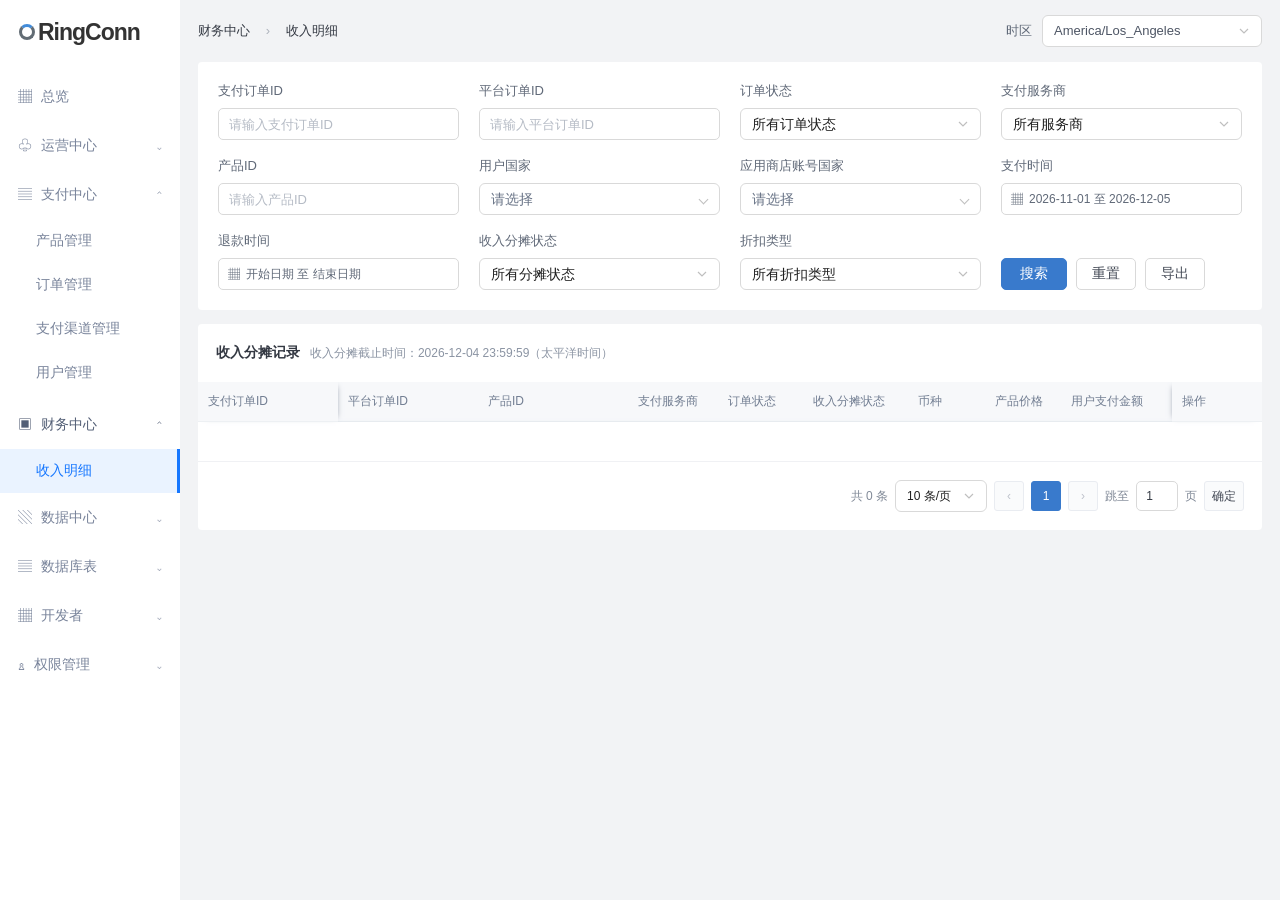
==== index.html @ 8e447a60 "Update income allocation ledger editing prototype" ====
<!doctype html><html lang="zh-CN"><head><meta charset="UTF-8"><meta name="viewport" content="width=device-width,initial-scale=1"><title>收入明细 · RingConn 管理后台</title><link rel="stylesheet" href="styles.css?v=20261104-09"><link rel="stylesheet" href="select-design.css"></head><body>
<aside class="sidebar"><div class="brand"><i></i>RingConn</div><nav aria-label="主导航"><div class="nav-item">▦ <span>总览</span></div><div class="nav-item">♧ <span>运营中心</span><small>⌄</small></div><div class="nav-item">▤ <span id="payment-center-label">支付中心</span><small>⌃</small></div><div class="sub">产品管理</div><a class="sub" id="payment-nav" href="#orders">订单管理</a><div class="sub">支付渠道管理</div><div class="sub">用户管理</div><button class="nav-item finance" aria-expanded="true">▣ <span>财务中心</span><small>⌃</small></button><div id="finance-nav"><a class="sub active" href="#income">收入明细</a><a class="sub" href="#bills" hidden>账单汇总</a></div><div class="nav-item">▧ <span>数据中心</span><small>⌄</small></div><div class="nav-item">▤ <span>数据库表</span><small>⌄</small></div><div class="nav-item">▦ <span>开发者</span><small>⌄</small></div><div class="nav-item">♙ <span>权限管理</span><small>⌄</small></div></nav></aside>
<div id="timezone-notice" role="status" aria-live="polite" aria-atomic="true" hidden></div><main><header><div id="breadcrumb">财务中心 <b>›</b> 收入明细</div><label class="timezone-field">时区<select id="timezone" aria-label="时区"><option>America/Los_Angeles</option><option>Asia/Shanghai</option></select></label><select id="payment-site" aria-label="站点" hidden><option>美国</option></select></header><div class="page-heading"><div><h1 id="page-title">收入明细</h1><p id="page-subtitle">查询订阅订单收入，追踪每日与每月的分摊记录</p></div></div>
<section id="payment-view" class="panel" hidden><div class="payment-tabs" role="tablist"><button role="tab" data-payment-tab="pay">支付订单</button><button role="tab" data-payment-tab="benefit" class="selected">权益订单</button></div><form id="payment-form"><div class="payment-filters"><label><span>权益订单ID</span><input name="entitlement" placeholder="请输入"></label><label><span>平台订单ID</span><input name="platform" placeholder="请输入"></label><label><span>RingConnID</span><input name="ring" placeholder="请输入 RingConnID，如 Ri"></label><label><span>状态</span><select name="status"><option value="">请选择</option><option>正常</option><option>已取消</option><option>已过期</option><option>已过期(退款)</option></select></label><label><span>产品ID</span><input name="product" placeholder="精确查询"></label><label><span>产品名称</span><input name="name" placeholder="左匹配模糊查询"></label><label><span>折扣类型</span><select name="discount"><option value="">请选择</option><option>标准</option><option>免费试用</option><option>—</option></select></label><label><span>数据来源</span><select name="source"><option value="">请选择</option><option>IOS</option><option>ANDROID</option></select></label><label><span>创建时间</span><div class="range"><input type="date" name="createdStart" aria-label="创建时间开始日期"><span>至</span><input type="date" name="createdEnd" aria-label="创建时间结束日期"></div></label><label><span>过期时间</span><div class="range"><input type="date" name="expiresStart" aria-label="过期时间开始日期"><span>至</span><input type="date" name="expiresEnd" aria-label="过期时间结束日期"></div></label></div><div id="payment-more" class="payment-filters" hidden><label><span>自动续订</span><select name="renew"><option value="">请选择</option><option>已开启续订</option><option>未开启/取消续订</option></select></label><label><span>产品类型</span><select name="type"><option value="">请选择</option><option>续订</option></select></label></div><div class="payment-actions"><button class="primary" type="submit">查询</button><button type="reset">重置</button><button class="primary" type="button" id="payment-export">导出</button><button class="primary" type="button" id="payment-gift">＋赠送权益</button><button class="text-link" type="button" id="payment-expand" aria-expanded="false">⌄ + 展开更多条件</button><span id="payment-message" role="status"></span></div></form><div class="table-scroll"><table class="payment-table"><thead id="payment-head"></thead><tbody id="payment-body"></tbody></table></div><div class="payment-bottom"><span id="payment-count"></span><div id="payment-pagination" class="pagination"></div></div></section>
<div id="payment-notice" role="status" aria-live="polite" hidden></div><dialog id="revoke-dialog" aria-labelledby="revoke-title" aria-describedby="revoke-description"><h2 id="revoke-title">撤销权益</h2><p id="revoke-order"></p><p id="revoke-description">确定后用户权益会立即撤销，同时用户会收到全额退款，是否要继续？</p><div class="revoke-actions"><button type="button" id="revoke-no" autofocus>否</button><button type="button" class="primary" id="revoke-yes">是</button></div></dialog><dialog id="gift-dialog"><form id="gift-form"><h2>赠送权益</h2><label>RingConnID<input name="ring" required placeholder="请输入 RingConnID"></label><label>产品<select name="product"><option value="feature_rc_test_basic_ar">月续订套餐</option><option value="feature_rc_test_pro_ar">年套餐</option></select></label><label>权益天数<input name="days" type="number" min="1" max="3650" value="30" required></label><div class="payment-actions"><button type="button" id="gift-cancel">取消</button><button type="submit" class="primary">确认赠送</button></div></form></dialog>
<p id="reset-result" role="status" hidden></p><section id="list-view"><form class="panel filters" id="search-form"><div class="filter-grid">
<label>支付订单ID<input name="order" placeholder="请输入支付订单ID" autocomplete="off"></label><label>平台订单ID<input name="platform" placeholder="请输入平台订单ID" autocomplete="off"></label><label>订单状态<select name="status"><option value="">所有订单状态</option><option>已支付</option><option>已退款</option><option>退款撤销</option></select></label><label>支付服务商<select name="provider"><option value="">所有服务商</option><option>Apple</option><option>Google</option></select></label>
<label>产品ID<input name="product" placeholder="请输入产品ID" autocomplete="off"></label><div class="field"><span>用户国家</span><div class="multi-select" id="user-country"></div></div><div class="field"><span>应用商店账号国家</span><div class="multi-select" id="account-country"></div></div><div class="field date-field"><span>支付时间</span><div class="unified-range" data-range="pay"><input type="hidden" name="payStart"><input type="hidden" name="payEnd"><button type="button" class="range-trigger" aria-label="支付时间范围" aria-haspopup="dialog">▦ <span>开始日期 至 结束日期</span></button></div></div>
<div class="field date-field"><span>退款时间</span><div class="unified-range" data-range="refund"><input type="hidden" name="refundStart"><input type="hidden" name="refundEnd"><button type="button" class="range-trigger" aria-label="退款时间范围" aria-haspopup="dialog">▦ <span>开始日期 至 结束日期</span></button></div></div><label>收入分摊状态<select name="allocationStatus"><option value="">所有分摊状态</option></select></label><label>折扣类型<select name="discountType"><option value="">所有折扣类型</option><option>免费试用</option><option>折扣</option><option>赠送</option><option>标准</option></select></label><div class="search-actions"><button class="primary" type="submit">搜索</button><button type="reset">重置</button><button type="button" id="export-open">导出</button><span id="search-error" role="alert"></span></div></div></form>
<section class="panel table-panel"><div class="table-heading"><h2>收入分摊记录 <span id="allocation-cutoff">收入分摊截止时间：—（太平洋时间）</span></h2></div><div class="table-scroll" id="order-scroll"><table class="orders"><colgroup><col style="width:140px"><col style="width:140px"><col style="width:150px"><col style="width:90px"><col style="width:85px"><col style="width:105px"><col style="width:60px"><col style="width:85px"><col style="width:100px"><col style="width:80px"><col style="width:90px"><col style="width:90px"><col style="width:90px"><col style="width:90px"><col style="width:90px"><col style="width:90px"><col style="width:95px"><col style="width:90px"><col style="width:90px"><col style="width:85px"><col style="width:140px"><col style="width:80px"><col style="width:150px"><col style="width:150px"><col style="width:150px"><col style="width:150px"><col style="width:170px"><col style="width:90px"></colgroup><thead id="order-head"></thead><tbody id="order-body"></tbody></table></div><div id="list-pagination" class="pagination"></div></section></section>
<section id="detail-view" hidden><button class="back" id="back">← 返回收入明细</button><p id="complete-result" role="status" hidden></p><section class="panel detail-summary" id="detail-summary"></section><section class="panel detail-table"><div class="ledger-toolbar"><div class="tabs" role="tablist"><button class="selected" role="tab" aria-selected="true" data-tab="daily">日分摊记录</button><button role="tab" aria-selected="false" data-tab="monthly">月分摊记录</button></div><div class="ledger-toolbar-actions"><button type="button" class="primary" id="ledger-add">新增记录</button><button type="button" id="ledger-complete">完成分摊</button></div></div><div class="table-scroll"><table class="ledger"><thead><tr><th>统计时间 <button type="button" class="header-filter" data-ledger-filter="date" popovertarget="ledger-filter-date" aria-label="筛选统计时间"><svg viewBox="0 0 16 16" width="14" height="14" aria-hidden="true" focusable="false"><path d="M2 3h12L9.5 8.2V13l-3-1.5V8.2L2 3Z" fill="none" stroke="currentColor" stroke-width="1.4" stroke-linecap="round" stroke-linejoin="round"/></svg></button></th><th>会计科目 <button type="button" class="header-filter" data-ledger-filter="account" popovertarget="ledger-filter-account" aria-label="筛选会计科目"><svg viewBox="0 0 16 16" width="14" height="14" aria-hidden="true" focusable="false"><path d="M2 3h12L9.5 8.2V13l-3-1.5V8.2L2 3Z" fill="none" stroke="currentColor" stroke-width="1.4" stroke-linecap="round" stroke-linejoin="round"/></svg></button></th><th>借贷方向 <button type="button" class="header-filter" data-ledger-filter="direction" popovertarget="ledger-filter-direction" aria-label="筛选借贷方向"><svg viewBox="0 0 16 16" width="14" height="14" aria-hidden="true" focusable="false"><path d="M2 3h12L9.5 8.2V13l-3-1.5V8.2L2 3Z" fill="none" stroke="currentColor" stroke-width="1.4" stroke-linecap="round" stroke-linejoin="round"/></svg></button></th><th>币种</th><th>金额</th><th>操作</th></tr></thead><tbody id="ledger-body"></tbody></table></div><div class="pagination" id="detail-pagination"></div></section></section>
<section id="bills-view" hidden class="panel empty-page"><div>▤</div><h2>账单汇总</h2><p>本期预留入口，汇总功能待补充。</p><a href="#income">返回收入明细 →</a></section></main><dialog id="pending-dialog" aria-labelledby="pending-title"><div class="pending-modal-header"><h2 id="pending-title">待分摊记录</h2><button type="button" id="pending-close" aria-label="关闭弹窗">×</button></div><div class="pending-modal-content"><h3>收入记录</h3><table><thead><tr><th>内部订单ID</th><th>平台订单ID</th><th class="money">净收入</th><th>支付时间</th></tr></thead><tbody id="pending-income-body"></tbody></table><h3>退款记录</h3><table><thead><tr><th>内部订单ID</th><th>平台订单ID</th><th class="money">净退款额</th><th>退款时间</th></tr></thead><tbody id="pending-refund-body"></tbody></table></div><div class="pending-modal-footer"><button type="button" id="pending-done">关闭</button></div></dialog><dialog id="export-dialog" aria-labelledby="export-title"><form id="export-form" novalidate><div class="export-header"><h2 id="export-title">导出收入分摊数据</h2><button type="button" id="export-close" aria-label="关闭导出弹窗">×</button></div><label><span><b class="required">*</b> 收入分摊日期</span><div class="range"><input type="date" name="start" aria-label="收入分摊开始日期" required><span>至</span><input type="date" name="end" aria-label="收入分摊结束日期" required></div></label><p class="export-note">按当前筛选结果导出所选日期范围内的分摊记录及对应订单，包含全部分页。日期按太平洋时间计算，月明细由所选范围内的日明细汇总。</p><p id="export-error" role="alert"></p><div class="export-actions"><button type="button" id="export-cancel">取消</button><button type="submit" class="primary">导出</button></div></form></dialog><dialog id="amount-dialog" aria-labelledby="amount-title"><form id="amount-form" novalidate><div class="export-header"><h2 id="amount-title">重置分摊</h2><button type="button" id="amount-close" aria-label="关闭重置分摊">×</button></div><p id="reset-eligibility" role="status"></p><div id="amount-meta" class="summary-grid"></div><fieldset id="amount-apple-option"><legend>是否匹配报表内金额</legend><label><input type="radio" name="reportMatched" value="yes" checked>是</label><label><input type="radio" name="reportMatched" value="no">否</label></fieldset><div id="amount-fields" class="amount-fields"></div><p id="amount-error" role="alert"></p><div class="export-actions"><button type="button" id="amount-cancel">取消</button><button type="submit" class="primary">提交</button></div></form></dialog><div popover id="ledger-filter-date" class="ledger-filter-popup"><form data-filter-form="date"><div class="unified-range" data-range="stat"><input type="hidden" name="start"><input type="hidden" name="end"><button type="button" class="range-trigger" aria-label="统计时间范围" aria-haspopup="dialog">▦ <span>开始日期 至 结束日期</span></button></div><p class="filter-error" role="alert"></p><div class="export-actions"><button type="button" data-filter-reset>重置</button><button type="submit" class="primary">确定</button></div></form></div><div popover id="ledger-filter-account" class="ledger-filter-popup"><form data-filter-form="account"><label>会计科目<select name="account"><option value="">全部会计科目</option><option>平台应收账款</option><option>合同负债</option><option>主营业务收入</option><option>财务费用</option></select></label><div class="export-actions"><button type="button" data-filter-reset>重置</button><button type="submit" class="primary">确定</button></div></form></div><div popover id="ledger-filter-direction" class="ledger-filter-popup"><form data-filter-form="direction"><label>借贷方向<select name="direction"><option value="">全部借贷方向</option><option>借记</option><option>贷记</option></select></label><div class="export-actions"><button type="button" data-filter-reset>重置</button><button type="submit" class="primary">确定</button></div></form></div><dialog id="ledger-edit-dialog" aria-labelledby="ledger-edit-title"><form id="ledger-edit-form" novalidate><div class="export-header"><h2 id="ledger-edit-title">编辑分摊记录</h2><button type="button" id="ledger-edit-close" aria-label="关闭编辑分摊记录">×</button></div><div id="ledger-edit-meta" class="summary-grid"></div><div class="ledger-edit-grid"><div class="ledger-edit-grid-head"><span>会计科目</span><span>借贷方向</span><span>金额</span></div><div id="ledger-edit-rows"></div></div><p id="ledger-edit-error" role="alert"></p><div class="export-actions"><button type="button" id="ledger-edit-cancel">取消</button><button type="submit" class="primary">提交</button></div></form></dialog><dialog id="ledger-add-dialog" aria-labelledby="ledger-add-title"><form id="ledger-add-form" novalidate><div class="export-header"><h2 id="ledger-add-title">新增记录</h2><button type="button" id="ledger-add-close" aria-label="关闭新增记录">×</button></div><label><span><b class="required" aria-hidden="true">*</b> 统计开始时间（太平洋时间）</span><div class="manual-date"><input type="date" name="startDate" aria-label="统计开始日期"><input value="23:59:59" readonly aria-label="统计开始固定时间" tabindex="-1"></div></label><label>统计结束时间（太平洋时间）<div class="manual-date"><input type="date" name="endDate" aria-label="统计结束日期"><input value="23:59:59" readonly aria-label="统计结束固定时间" tabindex="-1"></div></label><p id="manual-cutoff" class="manual-cutoff"></p><div id="manual-entries" class="manual-entries"></div><button type="button" id="manual-add-entry" class="manual-add-entry">＋ 新增会计科目</button><p id="ledger-add-error" role="alert"></p><div class="export-actions"><button type="button" id="ledger-add-cancel">取消</button><button type="submit" class="primary">提交</button></div></form></dialog><dialog id="ledger-complete-dialog" aria-labelledby="ledger-complete-title"><h2 id="ledger-complete-title">完成分摊</h2><p>确定后订单收入分摊将终止，是否需要继续？</p><p id="ledger-complete-error" role="alert"></p><div class="export-actions"><button type="button" id="ledger-complete-cancel">否</button><button type="button" class="primary" id="ledger-complete-confirm">是</button></div></dialog><div id="range-calendar" popover="manual" role="dialog" aria-label="选择时间范围"><div class="calendar-nav"><button type="button" data-month-shift="-12" aria-label="上一年">«</button><button type="button" data-month-shift="-1" aria-label="上个月">‹</button><span>选择开始和结束日期</span><button type="button" data-month-shift="1" aria-label="下个月">›</button><button type="button" data-month-shift="12" aria-label="下一年">»</button></div><div id="range-months"></div><div class="calendar-footer"><span id="range-selection" role="status"></span><button type="button" id="range-clear">清空</button><button type="button" id="range-cancel">取消</button><button type="button" class="primary" id="range-apply">确定</button></div></div><script src="model.js?v=20261104-09"></script><script src="payment.js?v=20261104-09"></script><script src="app.js?v=20261104-09"></script><script src="select-design.js?v=20261104-09"></script></body></html>
---- styles.css ----
*{box-sizing:border-box}body{margin:0;background:#f2f3f5;color:#343943;font-family:-apple-system,BlinkMacSystemFont,"Segoe UI","PingFang SC","Microsoft YaHei",sans-serif;font-size:14px}button,input,select{font:inherit}button,a,input,select{outline-offset:3px}button{cursor:pointer;border:1px solid #d9d9d9;background:white;border-radius:5px;padding:5px 15px;min-height:32px;color:#424854}button:hover{color:#1677ff;border-color:#91baff}a{color:#1677ff;text-decoration:none}button:disabled{color:#bdc1ca;cursor:not-allowed;background:#fafafa;border-color:#eee}.sidebar{position:fixed;left:0;top:0;bottom:0;width:180px;background:white;overflow:auto;z-index:30}.brand{height:64px;display:flex;align-items:center;padding:0 19px;font-size:23px;font-weight:650;letter-spacing:-1px;color:#333}.brand i{height:16px;width:16px;border:3px solid #626c74;border-top-color:#428cda;border-radius:50%;margin-right:3px}nav{padding-top:8px}.nav-item{display:flex;align-items:center;gap:9px;width:100%;height:49px;padding:0 18px;color:#78839a;font-size:14px;border:0;border-radius:0;text-align:left}.nav-item small{margin-left:auto;font-size:12px}.sub{height:44px;display:flex;align-items:center;padding-left:36px;color:#78839a;font-size:14px}.sub.active{color:#1677ff;background:#eaf3ff;border-right:3px solid #1677ff}.finance{margin-top:5px;color:#535f76}.finance:hover{background:#f8fafc}main{margin-left:180px;padding:0 18px;min-width:900px}header{height:62px;display:flex;align-items:center;justify-content:space-between;font-size:13px}header b{margin:0 12px;color:#acb1ba;font-weight:400}.header-right{display:flex;align-items:center;gap:22px;color:#7d8798}.demo{font-size:12px;border:1px solid #dbe3ed;background:#f9fafc;border-radius:4px;padding:3px 8px}.avatar{display:inline-flex;align-items:center;justify-content:center;background:#e2eaf4;color:#607a9e;width:26px;height:26px;border-radius:50%;font-style:normal;margin-left:10px}.page-heading{display:flex;justify-content:space-between;align-items:center;margin:10px 0 20px}h1{font-size:20px;margin:0 0 8px;font-weight:600}p{margin:0;color:#8b93a3;font-size:12px}#timezone{font-size:12px;color:#8b93a3}.panel{background:#fff;border-radius:4px}.filters{padding:20px;margin-bottom:14px}.filter-grid{display:grid;grid-template-columns:repeat(4,minmax(0,1fr));gap:17px 20px}label,.field{display:flex;flex-direction:column;gap:8px;font-size:13px;color:#606978}input{height:32px;border:1px solid #d9d9d9;border-radius:5px;padding:4px 10px;width:100%;min-width:0;color:#353b45;background:white}input::placeholder{color:#b5bbc5}input:focus{border-color:#1677ff;outline:none;box-shadow:0 0 0 2px #1677ff15}select{width:100%}.range{display:flex;align-items:center;border:1px solid #d9d9d9;border-radius:5px;height:32px;background:#fff;padding:0 4px;gap:3px}.range input{border:0;padding:0 2px;height:28px;font-size:11px;min-width:0}.range span{color:#aab0ba}.search-actions{grid-column:2/5;display:flex;gap:9px;align-items:flex-end}.primary{background:#397acc;border-color:#397acc;color:#fff;min-width:66px}.primary:hover{background:#2869bf;color:white}.search-actions span{color:#cf4141;font-size:12px;align-self:center}.multi-select{position:relative}.multi-select-toggle{display:flex;width:100%;text-align:left;color:#687386!important;min-height:32px}.multi-select-menu{display:none;position:absolute;width:100%;margin:0}.multi-select.open .multi-select-menu{display:block}.multi-select-menu label{flex-direction:row}.stats{display:grid;grid-template-columns:repeat(3,1fr);gap:14px;margin:0 0 14px}.stat{height:40px;display:flex;align-items:center;justify-content:space-between;padding:0 16px;background:#fff;border-radius:4px;border-left:3px solid #83aee1}.stat span{font-size:13px;color:#778297}.stat strong{font-size:18px;font-weight:600;letter-spacing:.1px;font-variant-numeric:tabular-nums}.stat:nth-child(2){border-color:#b6a6da}.stat:nth-child(3){border-color:#74bfaa}.table-heading{height:58px;display:flex;justify-content:space-between;align-items:center;padding:0 18px}h2{font-size:14px;font-weight:600;margin:0}h2 span{font-size:12px;font-weight:400;color:#8b94a3;margin-left:6px}.muted{color:#9098a6;font-size:12px}.table-scroll{overflow:auto;width:100%}table{border-collapse:separate;border-spacing:0;width:100%;font-size:13px;white-space:nowrap}th{text-align:left;background:#f7f8fa;font-weight:500;color:#727e92;height:44px;border-bottom:1px solid #edf0f3;padding:0 16px}td{height:50px;padding:0 16px;border-bottom:1px solid #f0f1f4;background:white;color:#4d5564}tbody tr:hover td{background:#f8fbff}.orders{min-width:2910px}.orders th:first-child,.orders td:first-child{position:sticky;left:0;z-index:2;width:240px;box-shadow:3px 0 6px -5px #667085}.orders th:last-child,.orders td:last-child{position:sticky;right:0;z-index:2;box-shadow:-3px 0 6px -5px #667085}.orders th{z-index:3!important}.money{font-variant-numeric:tabular-nums;text-align:right}.order-id{font-size:12px;color:#52627a;font-variant-numeric:tabular-nums}.status{font-size:12px;border-radius:3px;padding:3px 7px;background:#f0f8f3;color:#469b70}.status.refunded{color:#b87042;background:#fff5eb}.status.revoked{color:#6e70b5;background:#f3f1fc}.provider{display:inline-flex;align-items:center;gap:7px}.provider i{width:19px;height:19px;border-radius:4px;background:#f0f2f5;color:#626d7e;display:inline-flex;align-items:center;justify-content:center;font-size:11px;font-style:normal}.provider.google i{color:#4b9573;background:#eef8f0}.text-link{border:0;padding:0;color:#397acc;background:none;font-size:13px}.pagination{display:flex;justify-content:flex-end;align-items:center;gap:7px;padding:18px;font-size:12px;color:#808997}.pagination button{min-width:30px;height:30px;min-height:30px;padding:0 7px;border-color:#e9ecf1;background:#fafbfc;border-radius:3px}.pagination button.current{background:#397acc;color:#fff;border-color:#397acc}.pagination select{width:92px;font-size:12px;min-height:30px}.pagination input{width:42px;height:30px;text-align:center;padding:0 4px}.table-footnote{padding:0 18px 15px;font-size:11px;color:#a0a8b5}.empty-cell{text-align:center;height:210px;color:#999}footer{padding:22px;text-align:center;color:#b1b7c0;font-size:11px}.back{background:none;border:0;padding:0;color:#697d98;margin-bottom:12px}.detail-summary{padding:20px;margin-bottom:18px}.detail-summary h2{display:flex;align-items:center;gap:14px;margin-bottom:20px}.summary-grid{display:grid;grid-template-columns:repeat(4,1fr);gap:20px}.summary-item span{display:block;color:#929baa;font-size:12px;margin-bottom:8px}.summary-item strong{font-weight:500;font-size:13px}.tabs{display:flex;border-bottom:1px solid #eef0f3;padding:0 20px;gap:28px}.tabs button{height:53px;border:0;border-radius:0;padding:0;background:none;color:#7f8898}.tabs button.selected{color:#397acc;border-bottom:2px solid #397acc}.detail-tools{display:flex;justify-content:space-between;padding:18px 20px;font-size:12px;color:#9199a8}.ledger th,.ledger td{padding-left:24px}.ledger th:last-child,.ledger td:last-child{text-align:right;padding-right:40px}.direction{display:inline-block;padding:3px 9px;background:#eef5fe;color:#5a82b3;border-radius:3px;font-size:12px}.direction.credit{background:#f5f1fc;color:#9480b4}.detail-note{line-height:1.8;margin-top:14px}.empty-page{padding:100px 20px;text-align:center}.empty-page>div{font-size:40px;color:#adc2da;margin-bottom:20px}.empty-page p{margin:15px 0 25px}[hidden]{display:none!important}@media(min-width:1500px){.filter-grid{gap:18px 26px}.range input{font-size:12px}}@media(max-width:1100px){.filter-grid{grid-template-columns:repeat(3,minmax(0,1fr))}.search-actions{grid-column:1/4;justify-content:flex-end}.header-right{display:none}}

.refund-note{display:inline-block;vertical-align:middle;margin-left:10px;padding:1px 7px;border:1px solid #ffd8b0;border-radius:4px;background:#fff7e8;color:#b87042;font-size:11px;line-height:18px;font-weight:400}

.search-actions{grid-column:3/5}.orders{min-width:3480px}.allocation-badge{display:inline-block;padding:3px 8px;font-size:12px;border-radius:4px;background:#edf4ff;color:#4779b3;white-space:nowrap}.allocation-badge.complete{background:#eff9f1;color:#3e9162}.allocation-badge.error{background:#fff1f0;color:#c94d46}.allocation-info{padding:18px 20px;margin-bottom:16px}.allocation-info-title{display:flex;align-items:center;gap:12px;margin-bottom:10px}.allocation-info p{line-height:1.8;color:#7e8898}.failure-info{font-size:13px;line-height:2;color:#b96b45;margin:12px 0}.reconciliation{font-size:13px;margin-top:12px;color:#67748a}.allocation-info .retry-success{color:#41905b;margin-top:12px}@media(max-width:1100px){.search-actions{grid-column:2/4}}

.pending-amount,.summary-item strong .pending-amount{color:#999;font-size:inherit;font-weight:400;margin:0;}

.timezone-field{flex-direction:row;align-items:center;gap:10px;white-space:nowrap}.timezone-field select{width:220px}#timezone{font-size:13px;color:#4d5564}.orders{min-width:3650px}.pending-table{min-width:900px}.pending-table td,.pending-table th{padding:0 24px}
.orders th:last-child,.orders td:last-child{width:112px;min-width:112px}.orders th:nth-last-child(2),.orders td:nth-last-child(2){position:sticky;right:112px;z-index:2;min-width:120px;box-shadow:-3px 0 6px -5px #667085}

#pending-dialog{width:640px;max-width:calc(100vw - 40px);max-height:85vh;border:0;border-radius:8px;padding:0;color:#343943;box-shadow:0 16px 48px #0003}#pending-dialog::backdrop{background:#0006}.pending-modal-header{display:flex;align-items:center;justify-content:space-between;padding:16px 24px;border-bottom:1px solid #eee}.pending-modal-header h2{font-size:16px}.pending-modal-header button{border:0;font-size:22px;padding:0 8px;color:#999}.pending-modal-content{padding:20px 24px;max-height:60vh;overflow:auto}.pending-modal-content h3{font-size:14px;margin:24px 0 12px}.pending-modal-content table{table-layout:fixed}.pending-modal-content #pending-order{font-size:13px;color:#586174}.pending-modal-content #pending-zone{margin-top:8px}.pending-modal-footer{padding:12px 24px;text-align:right;border-top:1px solid #eee}.pending-empty{height:70px;text-align:center;color:#999}

#pending-dialog{width:1080px}.pending-modal-content table{table-layout:auto}.pending-modal-content td{padding:12px 16px}.pending-modal-content td:first-child,.pending-modal-content td:nth-child(2){font-size:12px}.pending-modal-content{overflow:auto}.refund-group-date{font-size:11px;color:#929baa;margin-bottom:5px}

/* Keep income/refund columns aligned, including empty and unmatched rows. */
.pending-modal-content table{table-layout:fixed;width:100%;min-width:920px}
.pending-modal-content th:nth-child(1){width:29%}
.pending-modal-content th:nth-child(2){width:29%}
.pending-modal-content th:nth-child(3){width:16%}
.pending-modal-content th:nth-child(4){width:26%}
.pending-modal-content th,.pending-modal-content td{padding-left:16px;padding-right:16px}

#timezone-notice{position:fixed;top:18px;left:50%;transform:translateX(-50%);z-index:1000;padding:11px 20px;background:white;color:#2467b6;border:1px solid #d6e8ff;border-radius:6px;box-shadow:0 4px 20px #0002;font-size:13px;pointer-events:none}
.timezone-updated #timezone-notice{animation:timezone-notice-in .2s ease-out}
.timezone-value{border-radius:3px}
.timezone-updated .timezone-value{animation:timezone-flash 2.4s ease-out}
.timezone-updated .timezone-field{animation:timezone-flash 2.4s ease-out;border-radius:5px}
@keyframes timezone-flash{0%,35%{background:#e6f4ff;color:#1677ff}100%{background:transparent}}
@keyframes timezone-notice-in{from{opacity:0;transform:translate(-50%,-6px)}to{opacity:1;transform:translate(-50%,0)}}
@media(prefers-reduced-motion:reduce){.timezone-updated #timezone-notice,.timezone-updated .timezone-value,.timezone-updated .timezone-field{animation:none}.timezone-updated .timezone-value{background:#e6f4ff;color:#1677ff}}
#payment-view{padding:18px 20px;border:1px solid #e1e5ed;border-radius:3px}#payment-site{width:108px}.payment-active{color:#409eff}.payment-tabs{display:flex;gap:34px;border-bottom:2px solid #e2e5ec;margin-bottom:20px}.payment-tabs button{border:0;border-radius:0;padding:0 0 10px;background:none;min-height:36px}.payment-tabs .selected{color:#409eff;border-bottom:2px solid #409eff;margin-bottom:-2px}.payment-filters{display:grid;grid-template-columns:repeat(5,minmax(0,1fr));gap:11px 24px}.payment-filters label{flex-direction:row;align-items:center;gap:8px;font-size:12px}.payment-filters label>span{width:74px;flex-shrink:0;text-align:right}.payment-filters label>input,.payment-filters label>select,.payment-filters .range{width:100%;height:36px}.payment-filters .range{min-width:0}.payment-filters input{font-size:12px}.payment-actions{display:flex;gap:18px;align-items:center;margin:11px 0 26px}.payment-actions button{height:36px;border-radius:3px;font-size:12px}.payment-actions .primary{background:#409eff;border-color:#409eff}.payment-actions .text-link{padding:0;color:#409eff}.payment-table{table-layout:fixed;min-width:1790px;font-size:12px}.payment-table th,.payment-table td{padding:0 8px;border-right:1px solid #e8edf5;border-bottom:1px solid #e8edf5;overflow:hidden;text-overflow:ellipsis}.payment-table th{height:44px;background:#eef0f5;color:#444;font-weight:600}.payment-table td{height:51px;color:#555}.payment-table th:nth-child(1){width:197px}.payment-table th:nth-child(2){width:162px}.payment-table th:nth-child(3){width:125px}.payment-table th:nth-child(4),.payment-table th:nth-child(5){width:153px}.payment-table th:nth-child(6){width:90px}.payment-table th:nth-child(7){width:135px}.payment-table th:nth-child(8){width:199px}.payment-table th:nth-child(9){width:108px}.payment-table th:nth-child(10){width:90px}.payment-table th:nth-child(11){width:81px}.payment-table th:nth-child(12){width:100px}.payment-table td:nth-child(6),.payment-table td:nth-child(7),.payment-table td:nth-child(11),.payment-table td:nth-child(12){text-align:center}.payment-table td:nth-child(9){text-align:right}.payment-badge{display:inline-block;padding:6px 9px;border:1px solid;border-radius:3px;font-size:12px}.payment-badge.green{color:#67c23a;background:#f0f9eb;border-color:#e1f3d8}.payment-badge.orange{color:#e6a23c;background:#fdf6ec;border-color:#faecd8}.payment-badge.gray{color:#909399;background:#f4f4f5;border-color:#e9e9eb}.payment-bottom{display:flex;align-items:center;justify-content:space-between;color:#969dad;font-size:12px;padding-top:12px}.payment-bottom .pagination{padding:18px 0}.payment-bottom .current{background:#409eff!important;border-color:#409eff!important}#payment-more{margin-top:12px}#payment-message{font-size:12px;color:#67a36d}#gift-dialog{border:0;border-radius:8px;width:440px;padding:24px}#gift-dialog::backdrop{background:#0006}#gift-form label{margin-top:18px}#gift-form .payment-actions{justify-content:flex-end;margin-bottom:0}.payment-placeholder{min-width:0}@media(max-width:1450px){.payment-filters{grid-template-columns:repeat(3,minmax(0,1fr))}}

.payment-table:not(.payment-placeholder){min-width:3100px}.payment-table th:nth-child(13){width:162px}.payment-table th:nth-child(14){width:80px}.payment-table th:nth-child(15){width:200px}.payment-table th:nth-child(16){width:116px}.payment-table th:nth-child(17){width:108px}.payment-table th:nth-child(18){width:90px}.payment-table th:nth-child(19),.payment-table th:nth-child(20){width:153px}.payment-table th:nth-child(21){width:145px}.payment-table th:nth-child(22){width:112px}.payment-table:not(.payment-placeholder) th:last-child,.payment-table:not(.payment-placeholder) td:last-child{position:sticky;right:0;z-index:2;box-shadow:-4px 0 8px -6px #555}.payment-table td:nth-child(16),.payment-table td:nth-child(17),.payment-table td:nth-child(18){text-align:center}.revoke-action:disabled{background:transparent;color:#bdc1ca;border:0}#revoke-dialog{width:480px;max-width:calc(100vw - 32px);border:0;border-radius:8px;padding:24px;color:#343943;box-shadow:0 12px 48px #0003}#revoke-dialog::backdrop{background:#0006}#revoke-title{font-size:17px;margin-bottom:18px}#revoke-order{color:#929baa;font-size:12px;margin-bottom:12px}#revoke-description{font-size:14px;line-height:1.8;color:#4d5564}.revoke-actions{display:flex;justify-content:flex-end;gap:12px;margin-top:24px;}.revoke-actions button{min-width:64px}#payment-notice{position:fixed;left:50%;top:20px;transform:translateX(-50%);z-index:1500;background:#fff;padding:12px 24px;border-radius:6px;box-shadow:0 4px 18px #0002;color:#389e0d;border:1px solid #d9f7be}#payment-notice.error{color:#cf1322;border-color:#ffccc7}

#pending-dialog{width:1200px}.pending-modal-content table{min-width:1100px}.pending-modal-content th:nth-child(1),.pending-modal-content th:nth-child(2){width:24%}.pending-modal-content th:nth-child(3){width:12%}.pending-modal-content th:nth-child(4){width:17%}.pending-modal-content th:nth-child(5){width:23%}

.orders{min-width:3800px}

.orders{min-width:3560px}

.orders{min-width:3560px}.orders th:nth-last-child(2),.orders td:nth-last-child(2){position:static;right:auto;box-shadow:none}.pending-state-link{border:0;min-height:0;font:inherit;font-size:12px;color:#1677ff;cursor:pointer}.pending-state-link:hover{color:#0958d9;background:#e6f4ff;text-decoration:underline}.pending-state-link:focus-visible{outline:2px solid #1677ff;outline-offset:2px}

#pending-dialog{width:1080px}.pending-modal-content table{min-width:920px}.pending-modal-content th:nth-child(1),.pending-modal-content th:nth-child(2){width:29%}.pending-modal-content th:nth-child(3){width:16%}.pending-modal-content th:nth-child(4){width:26%}

/* Income list: discount type and renamed registration/cutoff columns. */
.orders{min-width:3720px}

/* Keep search actions directly after the final filter at every grid width. */
#search-form .search-actions{grid-column:auto;justify-content:flex-start;align-items:flex-end;flex-wrap:wrap;align-content:flex-end}#search-error:empty{display:none}.orders{min-width:3840px}

.orders{min-width:3940px}.table-heading{display:flex;justify-content:space-between;align-items:center;gap:16px}#export-dialog{width:520px;max-width:calc(100vw - 32px);border:0;border-radius:8px;padding:24px;color:#343943}#export-dialog::backdrop{background:#0006}.export-header{display:flex;justify-content:space-between;align-items:center;margin-bottom:24px}.export-header h2{font-size:17px;margin:0}.export-header button{border:0;font-size:22px;padding:0 6px}.export-actions{display:flex;justify-content:flex-end;gap:10px;margin-top:20px}.export-note{line-height:1.8;margin-top:14px}.required,#export-error{color:#cf4141}#export-error{margin-top:10px}

#allocation-params{display:flex;align-items:flex-end;gap:12px;margin-top:12px}#allocation-params label{min-width:240px}

.orders{min-width:4180px}.orders th:nth-last-child(2),.orders td:nth-last-child(2){min-width:220px;max-width:300px;white-space:normal;line-height:1.6}

.orders{min-width:4320px}.orders th:last-child,.orders td:last-child{min-width:180px}#amount-dialog{width:680px;max-width:calc(100vw - 32px);border:0;border-radius:8px;padding:24px}#amount-dialog::backdrop{background:#0006}#amount-meta{grid-template-columns:repeat(2,minmax(0,1fr));margin-bottom:24px;overflow-wrap:anywhere}.amount-fields{display:grid;grid-template-columns:repeat(2,minmax(0,1fr));gap:16px}#amount-apple-option{margin-top:20px;border:0;padding:0}#amount-apple-option label{display:inline-flex;flex-direction:row;align-items:center;margin-right:24px}#amount-apple-option input{width:auto;height:auto}#amount-apple-option legend{margin-bottom:10px;font-size:13px;color:#606978}#amount-error{margin-top:14px;color:#cf4141}

.orders .order-action{display:inline-block;font:inherit;color:#1677ff;border:0;background:transparent;padding:0;min-height:0;line-height:inherit;text-decoration:none;vertical-align:baseline}.orders .order-action+.order-action{margin-left:10px}.orders .order-action:hover{color:#0958d9;text-decoration:underline}.amount-rules{line-height:1.8;color:#606978;margin-bottom:16px}

#amount-apple-option{margin:0 0 20px}

#reset-eligibility{line-height:1.8;color:#8a6641;margin-bottom:16px}#reset-result{padding:12px 16px;background:#f0f9eb;color:#389e0d;margin-bottom:12px;border-radius:4px}

.header-filter{padding:0 4px;min-height:24px;border:0;background:none;color:#8b93a3}.header-filter.filter-active{color:#1677ff;background:#e6f4ff}.ledger-filter-popup{position:fixed;inset:auto;margin:0;width:280px;padding:16px;border:1px solid #e5e7eb;border-radius:8px;box-shadow:0 6px 24px #0002;overflow:visible}.ledger-filter-popup label+label{margin-top:12px}.filter-error{color:#cf4141;margin-top:8px}.info-icon{padding:0;border:0;background:transparent;min-height:0;font-size:12px;color:#8b93a3;cursor:help}

.ledger .ledger-edit{font:inherit;color:#1677ff;border:0;padding:0;background:transparent;min-height:0}.ledger th:nth-last-child(2),.ledger td:nth-last-child(2){text-align:right}.ledger th:last-child,.ledger td:last-child{text-align:center;width:90px;padding:0 16px}#ledger-edit-dialog{width:700px;max-width:calc(100vw - 32px);max-height:calc(100vh - 32px);overflow-y:auto;border:0;border-radius:8px;padding:24px;color:#343943}#ledger-edit-dialog::backdrop{background:#0006}#ledger-edit-meta{grid-template-columns:repeat(2,minmax(0,1fr));margin-bottom:20px}#ledger-month-note{line-height:1.8;margin-bottom:16px}#ledger-edit-error{color:#cf4141;margin-top:12px}
.ledger-edit-grid-head,.ledger-edit-row{display:grid;grid-template-columns:minmax(170px,1.5fr) minmax(145px,1fr) minmax(125px,1fr);gap:12px;align-items:center}.ledger-edit-grid-head{padding:10px 0;color:#7d8797;font-size:12px;border-bottom:1px solid #e8ebf0}.ledger-edit-row{padding:8px 0;border-bottom:1px solid #eef0f3;font-size:13px}.ledger-edit-row select,.ledger-edit-row input{width:100%;min-width:0}.ledger-edit-row.readonly{color:#9ba3b0}.ledger-edit-row.readonly select,.ledger-edit-row.readonly input{background:#f6f7f9;color:#9ba3b0}.ledger-edit-row small{font-size:11px;color:#a1a9b5;margin-left:6px}

.header-filter{display:inline-flex;align-items:center;justify-content:center;width:24px;height:24px;min-height:24px;padding:0;margin-left:4px;vertical-align:middle;border-radius:4px;color:#8b93a3}.header-filter svg{display:block;flex-shrink:0}.header-filter:hover{color:#1677ff;background:#eef5ff}.header-filter.filter-active{color:#1677ff;background:#e6f4ff}.header-filter:focus-visible{outline:2px solid #91caff;outline-offset:2px}

.range-trigger{width:100%;height:32px;display:flex;gap:6px;align-items:center;text-align:left;padding:4px 9px;font-size:12px;color:#606978;white-space:nowrap}.range-trigger span{overflow:hidden;text-overflow:ellipsis}#range-calendar{position:fixed;inset:auto;margin:0;padding:12px;width:580px;max-width:calc(100vw - 16px);border:1px solid #e4e7ed;border-radius:6px;background:#fff;box-shadow:0 6px 24px #0002;color:#343943}.calendar-nav{display:flex;align-items:center;gap:4px}.calendar-nav span{flex:1;text-align:center;font-size:12px;color:#8b93a3}.calendar-nav button{border:0;padding:0 9px;min-height:28px}#range-months{display:grid;grid-template-columns:1fr 1fr;gap:20px}.calendar-month h3{text-align:center;font-size:13px;font-weight:500;margin:12px 0}.calendar-week,.calendar-days{display:grid;grid-template-columns:repeat(7,1fr)}.calendar-week span{text-align:center;font-size:12px;color:#8b93a3;padding:6px 0}.calendar-days button{font-size:12px;min-height:30px;padding:0;border:0;border-radius:0;background:transparent;color:#343943}.calendar-days .outside{color:#b5bbc5}.calendar-days .in-range{background:#eef5ff}.calendar-days .endpoint{background:#409eff;color:white;border-radius:4px}.calendar-days button:hover{background:#dcecff;color:#1677ff}.calendar-footer{display:flex;gap:6px;align-items:center;border-top:1px solid #eef0f3;margin-top:12px;padding-top:10px}.calendar-footer span{flex:1;font-size:11px;color:#7b8697}.calendar-footer button{padding:4px 10px;font-size:12px}

.ledger-toolbar{display:flex;align-items:center;justify-content:space-between;padding-right:20px}.ledger-toolbar .tabs{flex:1}.manual-tag{display:inline-block;font-size:12px;color:#1677ff;background:#e6f4ff;padding:2px 6px;border-radius:3px;margin-left:6px}.ledger td:last-child{white-space:nowrap;min-width:72px}#ledger-add-dialog{width:560px;max-width:calc(100vw - 32px);border:0;border-radius:8px;padding:24px;color:#343943}#ledger-add-dialog::backdrop{background:#0006}#ledger-add-form>label,#ledger-add-form>.amount-fields{margin-top:18px}.manual-date,.manual-amount{display:flex;align-items:center;gap:12px}.manual-date input:first-child{flex:1}.manual-date input[readonly]{width:120px;background:#f5f6f8;color:#8b93a3}.manual-amount input{flex:1}#ledger-add-error{color:#cf4141;margin-top:12px}

#ledger-add-dialog{width:440px}#ledger-add-form>.amount-fields{grid-template-columns:1fr;gap:18px}#ledger-add-form>label,#ledger-add-form>.amount-fields{width:340px;max-width:100%}.manual-date{gap:8px}.manual-date input:first-child{width:212px;min-width:0}.manual-date input[readonly]{width:120px;flex:none}.manual-amount{position:relative;width:100%}.manual-amount input{width:100%;padding-right:54px}.manual-amount span{position:absolute;right:12px;color:#8b93a3;pointer-events:none}.ledger .ledger-edit:disabled{color:#bdc1ca;cursor:not-allowed;background:transparent}

/* Compact income columns keep identifiers from pushing amounts off screen. */
.orders{table-layout:fixed;width:3015px;min-width:3015px;font-size:12px}.orders th,.orders td{padding:0 10px;white-space:nowrap;overflow:hidden;text-overflow:ellipsis;height:40px;min-width:0;max-width:none}.orders th:first-child,.orders td:first-child{width:140px}.orders th:last-child,.orders td:last-child{width:90px;min-width:0}.orders th:nth-last-child(2),.orders td:nth-last-child(2){min-width:0;max-width:none;white-space:nowrap}.orders .provider{gap:4px}.orders .provider i{width:16px;height:16px}

/* White floating explanation matches the admin popover style. */
.detail-summary{overflow:visible}.info-icon{position:relative;color:#1677ff;vertical-align:middle}.info-icon::after{content:"⚠  " attr(data-tooltip);position:absolute;left:50%;bottom:calc(100% + 13px);transform:translateX(-50%);width:max-content;max-width:260px;padding:10px 12px;background:#fff;color:#343943;border:1px solid #f1f1f1;border-radius:7px;box-shadow:0 5px 18px #0002;font-size:12px;font-weight:400;line-height:1.5;white-space:normal;text-align:left;opacity:0;visibility:hidden;pointer-events:none;z-index:50}.info-icon::before{content:"";position:absolute;left:50%;bottom:calc(100% + 7px);transform:translateX(-50%) rotate(45deg);width:10px;height:10px;background:#fff;border-right:1px solid #eee;border-bottom:1px solid #eee;box-shadow:2px 2px 3px #0001;opacity:0;visibility:hidden;pointer-events:none;z-index:51}.info-icon:hover::after,.info-icon:hover::before,.info-icon:focus-visible::after,.info-icon:focus-visible::before{opacity:1;visibility:visible}

.ledger-toolbar-actions{display:flex;align-items:center;gap:8px}.ledger-toolbar-actions button{white-space:nowrap}#ledger-complete-dialog{width:430px;max-width:calc(100vw - 32px);border:0;border-radius:8px;padding:24px;color:#343943}#ledger-complete-dialog::backdrop{background:#0006}#ledger-complete-title{font-size:17px;margin:0 0 18px}#ledger-complete-dialog>p{font-size:14px;color:#4d5564;line-height:1.6}#ledger-complete-error{color:#cf4141!important;margin-top:12px}#ledger-complete-error:empty{display:none}#complete-result{padding:10px 14px;background:#f0f9eb;color:#389e0d;margin:0 0 12px;border-radius:4px}

/* Manual allocation entries share one Pacific date range and balance per day. */
#ledger-add-dialog{width:480px;max-height:min(85vh,760px);overflow:auto}
#ledger-add-form>label{width:100%}
.manual-cutoff{margin:10px 0 0;color:#8b93a3;line-height:1.5}
.manual-entries{display:flex;flex-direction:column;gap:12px;margin-top:18px}
.manual-entry{padding:14px;border:1px solid #e9edf2;border-radius:6px;background:#fafbfd}
.manual-entry-header{display:flex;justify-content:space-between;align-items:center;margin-bottom:12px}
.manual-entry-header strong{font-size:13px;font-weight:600;color:#4d5564}
.manual-entry-header button{min-height:24px;padding:0;border:0;background:transparent;color:#1677ff;font-size:12px}
.manual-entry-header button:disabled{color:#b8bec8;background:transparent}
.manual-entry label+label{margin-top:12px}
.manual-entry select,.manual-entry .manual-amount{width:100%}
.manual-add-entry{margin-top:12px;border-style:dashed;border-color:#91baff;color:#1677ff;width:100%;background:#fff}
---- select-design.css ----
/* Ant Design Select visual tokens; local static-prototype adapter. */
body select, body .multi-select-toggle, body input[list], body input[data-design-list] {
  appearance:none; border:1px solid #d9d9d9; border-radius:6px; background-color:#fff;
  color:rgba(0,0,0,.88); font-size:14px; min-height:32px; line-height:22px;
  padding:4px 30px 4px 11px; transition:border-color .2s,box-shadow .2s;
}
body select, body input[list], body input[data-design-list] { background-image:url("data:image/svg+xml,%3Csvg xmlns='http://www.w3.org/2000/svg' width='12' height='12' viewBox='0 0 12 12'%3E%3Cpath d='m2 4 4 4 4-4' fill='none' stroke='%23bfbfbf' stroke-width='1.2'/%3E%3C/svg%3E"); background-repeat:no-repeat; background-position:right 11px center; }
body select:hover, body .multi-select-toggle:hover, body input[list]:hover { border-color:#4096ff; }
body select:focus, body .multi-select-toggle:focus-visible, body .multi-select.open .multi-select-toggle, body input[data-design-list]:focus { outline:none; border-color:#1677ff; box-shadow:0 0 0 2px rgba(5,145,255,.1); }
body select:disabled { color:rgba(0,0,0,.25); background-color:rgba(0,0,0,.04); cursor:not-allowed; box-shadow:none; border-color:#d9d9d9; }
body select[aria-invalid=true],body select.invalid { border-color:#ff4d4f; }
body .multi-select-toggle { justify-content:flex-start; flex-wrap:wrap; gap:4px; position:relative; padding-right:26px; }
body .multi-select-toggle:after { content:''; position:absolute; right:12px; top:12px; width:6px; height:6px; border-right:1px solid #bfbfbf; border-bottom:1px solid #bfbfbf; transform:rotate(45deg); margin:0; }
.select-design-tag { display:inline-flex; align-items:center; gap:4px; border-radius:4px; background:rgba(0,0,0,.06); padding:0 5px; font-size:12px; line-height:22px; max-width:100%; }
.select-design-remove { color:#999; cursor:pointer; padding:0 2px; }
.select-design-remove:hover { color:#333; }
body .multi-select-menu, .select-design-popup { padding:4px; border:0; border-radius:8px; background:#fff; box-shadow:0 6px 16px 0 #00000014,0 3px 6px -4px #0000001f,0 9px 28px 8px #0000000d; max-height:256px; overflow:auto; box-sizing:border-box; }
body .multi-select-menu { top:calc(100% + 4px); z-index:10000; min-width:100%; }
body .multi-select-menu .multi-option { position:relative; display:flex; justify-content:flex-start; text-align:left; width:100%; min-height:32px; padding:5px 30px 5px 12px; border-radius:4px; gap:0; color:rgba(0,0,0,.88); font-size:14px; cursor:pointer; }
body .multi-select-menu .multi-option:hover { background:rgba(0,0,0,.04); }
body .multi-select-menu .multi-option:has(input:checked) { background:#e6f4ff; font-weight:600; }
body .multi-select-menu .multi-option input { appearance:none; position:absolute; right:12px; width:14px; height:14px; margin:0; border:0; background:none; }
body .multi-select-menu .multi-option input:checked:after { content:'✓'; color:#1677ff; font-size:14px; }
.select-design-popup { position:fixed; z-index:20000; }
.select-design-option { padding:5px 12px; min-height:32px; line-height:22px; border-radius:4px; cursor:pointer; font-size:14px; color:rgba(0,0,0,.88); overflow-wrap:anywhere; }
.select-design-option[aria-selected=true] { background:#e6f4ff; font-weight:600; }
.select-design-option.is-active { background:rgba(0,0,0,.04); }
.select-design-option[aria-disabled=true] { color:#bfbfbf; cursor:not-allowed; }
.select-design-empty { padding:20px; text-align:center; color:#bfbfbf; }
body .filter-controls { flex-wrap:wrap; }
/* Platform filters grow with selected labels; never wrap their tags. */
body #platformFilter, body #fxPlatformFilter { flex-shrink:0; width:max-content; }
body #platformFilterToggle, body #fxPlatformFilterToggle {
  width:max-content; min-width:170px; flex-wrap:nowrap; white-space:nowrap;
}
body #platformFilter .select-design-tag, body #fxPlatformFilter .select-design-tag { flex-shrink:0; white-space:nowrap; }
body #platformFilter .multi-select-menu, body #fxPlatformFilter .multi-select-menu { width:100%; }
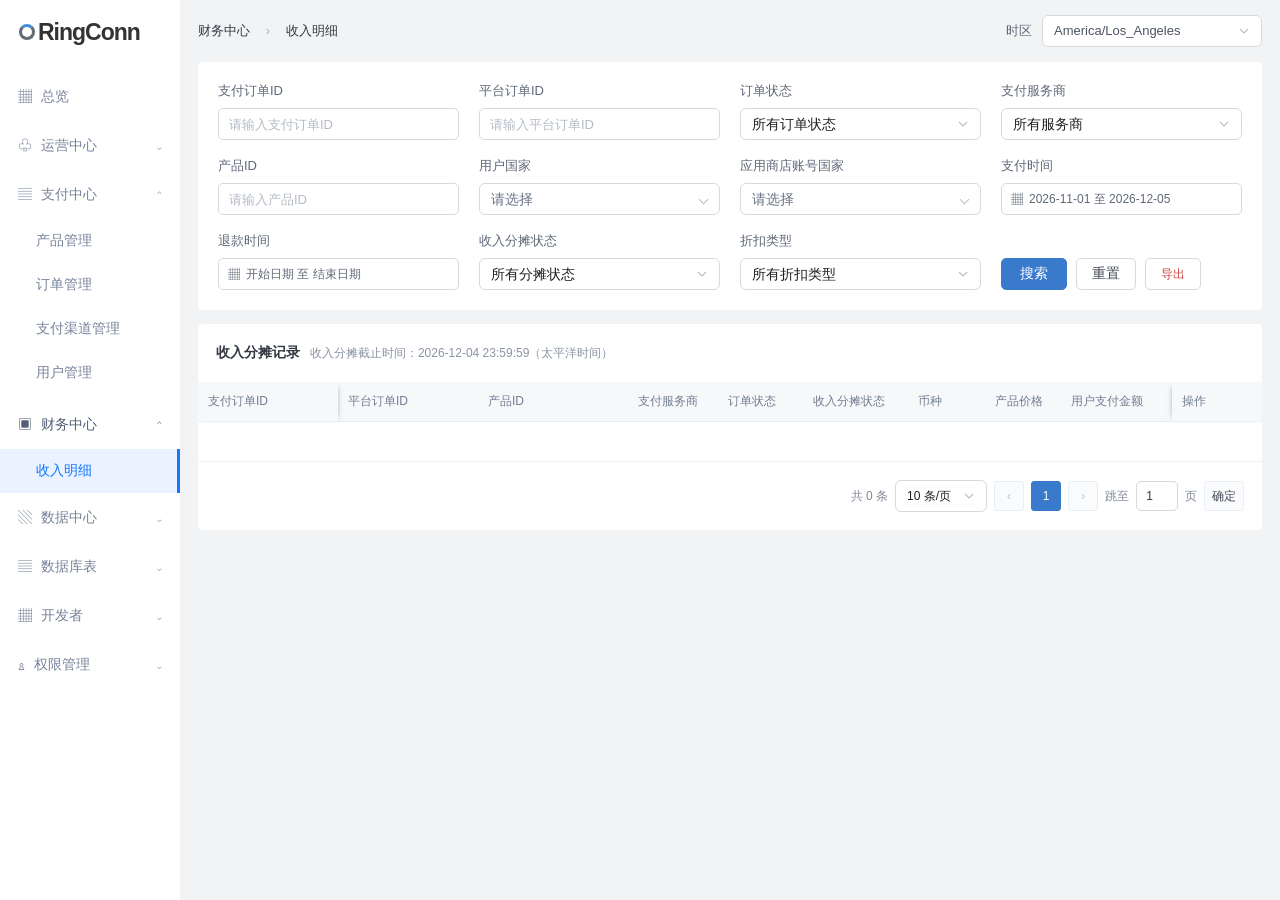
==== commit 8c6c7ec6: "Refine income export date range and recent downloads" ====
--- a/index.html
+++ b/index.html
@@ -1,4 +1,4 @@
-<!doctype html><html lang="zh-CN"><head><meta charset="UTF-8"><meta name="viewport" content="width=device-width,initial-scale=1"><title>收入明细 · RingConn 管理后台</title><link rel="stylesheet" href="styles.css?v=20261104-09"><link rel="stylesheet" href="select-design.css"></head><body>
+<!doctype html><html lang="zh-CN"><head><meta charset="UTF-8"><meta name="viewport" content="width=device-width,initial-scale=1"><title>收入明细 · RingConn 管理后台</title><link rel="stylesheet" href="styles.css?v=20261105-04"><link rel="stylesheet" href="select-design.css"></head><body>
 <aside class="sidebar"><div class="brand"><i></i>RingConn</div><nav aria-label="主导航"><div class="nav-item">▦ <span>总览</span></div><div class="nav-item">♧ <span>运营中心</span><small>⌄</small></div><div class="nav-item">▤ <span id="payment-center-label">支付中心</span><small>⌃</small></div><div class="sub">产品管理</div><a class="sub" id="payment-nav" href="#orders">订单管理</a><div class="sub">支付渠道管理</div><div class="sub">用户管理</div><button class="nav-item finance" aria-expanded="true">▣ <span>财务中心</span><small>⌃</small></button><div id="finance-nav"><a class="sub active" href="#income">收入明细</a><a class="sub" href="#bills" hidden>账单汇总</a></div><div class="nav-item">▧ <span>数据中心</span><small>⌄</small></div><div class="nav-item">▤ <span>数据库表</span><small>⌄</small></div><div class="nav-item">▦ <span>开发者</span><small>⌄</small></div><div class="nav-item">♙ <span>权限管理</span><small>⌄</small></div></nav></aside>
 <div id="timezone-notice" role="status" aria-live="polite" aria-atomic="true" hidden></div><main><header><div id="breadcrumb">财务中心 <b>›</b> 收入明细</div><label class="timezone-field">时区<select id="timezone" aria-label="时区"><option>America/Los_Angeles</option><option>Asia/Shanghai</option></select></label><select id="payment-site" aria-label="站点" hidden><option>美国</option></select></header><div class="page-heading"><div><h1 id="page-title">收入明细</h1><p id="page-subtitle">查询订阅订单收入，追踪每日与每月的分摊记录</p></div></div>
 <section id="payment-view" class="panel" hidden><div class="payment-tabs" role="tablist"><button role="tab" data-payment-tab="pay">支付订单</button><button role="tab" data-payment-tab="benefit" class="selected">权益订单</button></div><form id="payment-form"><div class="payment-filters"><label><span>权益订单ID</span><input name="entitlement" placeholder="请输入"></label><label><span>平台订单ID</span><input name="platform" placeholder="请输入"></label><label><span>RingConnID</span><input name="ring" placeholder="请输入 RingConnID，如 Ri"></label><label><span>状态</span><select name="status"><option value="">请选择</option><option>正常</option><option>已取消</option><option>已过期</option><option>已过期(退款)</option></select></label><label><span>产品ID</span><input name="product" placeholder="精确查询"></label><label><span>产品名称</span><input name="name" placeholder="左匹配模糊查询"></label><label><span>折扣类型</span><select name="discount"><option value="">请选择</option><option>标准</option><option>免费试用</option><option>—</option></select></label><label><span>数据来源</span><select name="source"><option value="">请选择</option><option>IOS</option><option>ANDROID</option></select></label><label><span>创建时间</span><div class="range"><input type="date" name="createdStart" aria-label="创建时间开始日期"><span>至</span><input type="date" name="createdEnd" aria-label="创建时间结束日期"></div></label><label><span>过期时间</span><div class="range"><input type="date" name="expiresStart" aria-label="过期时间开始日期"><span>至</span><input type="date" name="expiresEnd" aria-label="过期时间结束日期"></div></label></div><div id="payment-more" class="payment-filters" hidden><label><span>自动续订</span><select name="renew"><option value="">请选择</option><option>已开启续订</option><option>未开启/取消续订</option></select></label><label><span>产品类型</span><select name="type"><option value="">请选择</option><option>续订</option></select></label></div><div class="payment-actions"><button class="primary" type="submit">查询</button><button type="reset">重置</button><button class="primary" type="button" id="payment-export">导出</button><button class="primary" type="button" id="payment-gift">＋赠送权益</button><button class="text-link" type="button" id="payment-expand" aria-expanded="false">⌄ + 展开更多条件</button><span id="payment-message" role="status"></span></div></form><div class="table-scroll"><table class="payment-table"><thead id="payment-head"></thead><tbody id="payment-body"></tbody></table></div><div class="payment-bottom"><span id="payment-count"></span><div id="payment-pagination" class="pagination"></div></div></section>
@@ -6,7 +6,7 @@
 <p id="reset-result" role="status" hidden></p><section id="list-view"><form class="panel filters" id="search-form"><div class="filter-grid">
 <label>支付订单ID<input name="order" placeholder="请输入支付订单ID" autocomplete="off"></label><label>平台订单ID<input name="platform" placeholder="请输入平台订单ID" autocomplete="off"></label><label>订单状态<select name="status"><option value="">所有订单状态</option><option>已支付</option><option>已退款</option><option>退款撤销</option></select></label><label>支付服务商<select name="provider"><option value="">所有服务商</option><option>Apple</option><option>Google</option></select></label>
 <label>产品ID<input name="product" placeholder="请输入产品ID" autocomplete="off"></label><div class="field"><span>用户国家</span><div class="multi-select" id="user-country"></div></div><div class="field"><span>应用商店账号国家</span><div class="multi-select" id="account-country"></div></div><div class="field date-field"><span>支付时间</span><div class="unified-range" data-range="pay"><input type="hidden" name="payStart"><input type="hidden" name="payEnd"><button type="button" class="range-trigger" aria-label="支付时间范围" aria-haspopup="dialog">▦ <span>开始日期 至 结束日期</span></button></div></div>
-<div class="field date-field"><span>退款时间</span><div class="unified-range" data-range="refund"><input type="hidden" name="refundStart"><input type="hidden" name="refundEnd"><button type="button" class="range-trigger" aria-label="退款时间范围" aria-haspopup="dialog">▦ <span>开始日期 至 结束日期</span></button></div></div><label>收入分摊状态<select name="allocationStatus"><option value="">所有分摊状态</option></select></label><label>折扣类型<select name="discountType"><option value="">所有折扣类型</option><option>免费试用</option><option>折扣</option><option>赠送</option><option>标准</option></select></label><div class="search-actions"><button class="primary" type="submit">搜索</button><button type="reset">重置</button><button type="button" id="export-open">导出</button><span id="search-error" role="alert"></span></div></div></form>
+<div class="field date-field"><span>退款时间</span><div class="unified-range" data-range="refund"><input type="hidden" name="refundStart"><input type="hidden" name="refundEnd"><button type="button" class="range-trigger" aria-label="退款时间范围" aria-haspopup="dialog">▦ <span>开始日期 至 结束日期</span></button></div></div><label>收入分摊状态<select name="allocationStatus"><option value="">所有分摊状态</option></select></label><label>折扣类型<select name="discountType"><option value="">所有折扣类型</option><option>免费试用</option><option>折扣</option><option>赠送</option><option>标准</option></select></label><div class="search-actions"><button class="primary" type="submit">搜索</button><button type="reset">重置</button><button type="button" id="export-open">导出</button><div id="export-history" class="export-history" hidden><div class="export-history-head"><strong>最近 3 天</strong><button type="button" id="export-new">新建导出</button></div><div id="export-history-list"></div></div><span id="search-error" role="alert"></span></div></div></form>
 <section class="panel table-panel"><div class="table-heading"><h2>收入分摊记录 <span id="allocation-cutoff">收入分摊截止时间：—（太平洋时间）</span></h2></div><div class="table-scroll" id="order-scroll"><table class="orders"><colgroup><col style="width:140px"><col style="width:140px"><col style="width:150px"><col style="width:90px"><col style="width:85px"><col style="width:105px"><col style="width:60px"><col style="width:85px"><col style="width:100px"><col style="width:80px"><col style="width:90px"><col style="width:90px"><col style="width:90px"><col style="width:90px"><col style="width:90px"><col style="width:90px"><col style="width:95px"><col style="width:90px"><col style="width:90px"><col style="width:85px"><col style="width:140px"><col style="width:80px"><col style="width:150px"><col style="width:150px"><col style="width:150px"><col style="width:150px"><col style="width:170px"><col style="width:90px"></colgroup><thead id="order-head"></thead><tbody id="order-body"></tbody></table></div><div id="list-pagination" class="pagination"></div></section></section>
 <section id="detail-view" hidden><button class="back" id="back">← 返回收入明细</button><p id="complete-result" role="status" hidden></p><section class="panel detail-summary" id="detail-summary"></section><section class="panel detail-table"><div class="ledger-toolbar"><div class="tabs" role="tablist"><button class="selected" role="tab" aria-selected="true" data-tab="daily">日分摊记录</button><button role="tab" aria-selected="false" data-tab="monthly">月分摊记录</button></div><div class="ledger-toolbar-actions"><button type="button" class="primary" id="ledger-add">新增记录</button><button type="button" id="ledger-complete">完成分摊</button></div></div><div class="table-scroll"><table class="ledger"><thead><tr><th>统计时间 <button type="button" class="header-filter" data-ledger-filter="date" popovertarget="ledger-filter-date" aria-label="筛选统计时间"><svg viewBox="0 0 16 16" width="14" height="14" aria-hidden="true" focusable="false"><path d="M2 3h12L9.5 8.2V13l-3-1.5V8.2L2 3Z" fill="none" stroke="currentColor" stroke-width="1.4" stroke-linecap="round" stroke-linejoin="round"/></svg></button></th><th>会计科目 <button type="button" class="header-filter" data-ledger-filter="account" popovertarget="ledger-filter-account" aria-label="筛选会计科目"><svg viewBox="0 0 16 16" width="14" height="14" aria-hidden="true" focusable="false"><path d="M2 3h12L9.5 8.2V13l-3-1.5V8.2L2 3Z" fill="none" stroke="currentColor" stroke-width="1.4" stroke-linecap="round" stroke-linejoin="round"/></svg></button></th><th>借贷方向 <button type="button" class="header-filter" data-ledger-filter="direction" popovertarget="ledger-filter-direction" aria-label="筛选借贷方向"><svg viewBox="0 0 16 16" width="14" height="14" aria-hidden="true" focusable="false"><path d="M2 3h12L9.5 8.2V13l-3-1.5V8.2L2 3Z" fill="none" stroke="currentColor" stroke-width="1.4" stroke-linecap="round" stroke-linejoin="round"/></svg></button></th><th>币种</th><th>金额</th><th>操作</th></tr></thead><tbody id="ledger-body"></tbody></table></div><div class="pagination" id="detail-pagination"></div></section></section>
-<section id="bills-view" hidden class="panel empty-page"><div>▤</div><h2>账单汇总</h2><p>本期预留入口，汇总功能待补充。</p><a href="#income">返回收入明细 →</a></section></main><dialog id="pending-dialog" aria-labelledby="pending-title"><div class="pending-modal-header"><h2 id="pending-title">待分摊记录</h2><button type="button" id="pending-close" aria-label="关闭弹窗">×</button></div><div class="pending-modal-content"><h3>收入记录</h3><table><thead><tr><th>内部订单ID</th><th>平台订单ID</th><th class="money">净收入</th><th>支付时间</th></tr></thead><tbody id="pending-income-body"></tbody></table><h3>退款记录</h3><table><thead><tr><th>内部订单ID</th><th>平台订单ID</th><th class="money">净退款额</th><th>退款时间</th></tr></thead><tbody id="pending-refund-body"></tbody></table></div><div class="pending-modal-footer"><button type="button" id="pending-done">关闭</button></div></dialog><dialog id="export-dialog" aria-labelledby="export-title"><form id="export-form" novalidate><div class="export-header"><h2 id="export-title">导出收入分摊数据</h2><button type="button" id="export-close" aria-label="关闭导出弹窗">×</button></div><label><span><b class="required">*</b> 收入分摊日期</span><div class="range"><input type="date" name="start" aria-label="收入分摊开始日期" required><span>至</span><input type="date" name="end" aria-label="收入分摊结束日期" required></div></label><p class="export-note">按当前筛选结果导出所选日期范围内的分摊记录及对应订单，包含全部分页。日期按太平洋时间计算，月明细由所选范围内的日明细汇总。</p><p id="export-error" role="alert"></p><div class="export-actions"><button type="button" id="export-cancel">取消</button><button type="submit" class="primary">导出</button></div></form></dialog><dialog id="amount-dialog" aria-labelledby="amount-title"><form id="amount-form" novalidate><div class="export-header"><h2 id="amount-title">重置分摊</h2><button type="button" id="amount-close" aria-label="关闭重置分摊">×</button></div><p id="reset-eligibility" role="status"></p><div id="amount-meta" class="summary-grid"></div><fieldset id="amount-apple-option"><legend>是否匹配报表内金额</legend><label><input type="radio" name="reportMatched" value="yes" checked>是</label><label><input type="radio" name="reportMatched" value="no">否</label></fieldset><div id="amount-fields" class="amount-fields"></div><p id="amount-error" role="alert"></p><div class="export-actions"><button type="button" id="amount-cancel">取消</button><button type="submit" class="primary">提交</button></div></form></dialog><div popover id="ledger-filter-date" class="ledger-filter-popup"><form data-filter-form="date"><div class="unified-range" data-range="stat"><input type="hidden" name="start"><input type="hidden" name="end"><button type="button" class="range-trigger" aria-label="统计时间范围" aria-haspopup="dialog">▦ <span>开始日期 至 结束日期</span></button></div><p class="filter-error" role="alert"></p><div class="export-actions"><button type="button" data-filter-reset>重置</button><button type="submit" class="primary">确定</button></div></form></div><div popover id="ledger-filter-account" class="ledger-filter-popup"><form data-filter-form="account"><label>会计科目<select name="account"><option value="">全部会计科目</option><option>平台应收账款</option><option>合同负债</option><option>主营业务收入</option><option>财务费用</option></select></label><div class="export-actions"><button type="button" data-filter-reset>重置</button><button type="submit" class="primary">确定</button></div></form></div><div popover id="ledger-filter-direction" class="ledger-filter-popup"><form data-filter-form="direction"><label>借贷方向<select name="direction"><option value="">全部借贷方向</option><option>借记</option><option>贷记</option></select></label><div class="export-actions"><button type="button" data-filter-reset>重置</button><button type="submit" class="primary">确定</button></div></form></div><dialog id="ledger-edit-dialog" aria-labelledby="ledger-edit-title"><form id="ledger-edit-form" novalidate><div class="export-header"><h2 id="ledger-edit-title">编辑分摊记录</h2><button type="button" id="ledger-edit-close" aria-label="关闭编辑分摊记录">×</button></div><div id="ledger-edit-meta" class="summary-grid"></div><div class="ledger-edit-grid"><div class="ledger-edit-grid-head"><span>会计科目</span><span>借贷方向</span><span>金额</span></div><div id="ledger-edit-rows"></div></div><p id="ledger-edit-error" role="alert"></p><div class="export-actions"><button type="button" id="ledger-edit-cancel">取消</button><button type="submit" class="primary">提交</button></div></form></dialog><dialog id="ledger-add-dialog" aria-labelledby="ledger-add-title"><form id="ledger-add-form" novalidate><div class="export-header"><h2 id="ledger-add-title">新增记录</h2><button type="button" id="ledger-add-close" aria-label="关闭新增记录">×</button></div><label><span><b class="required" aria-hidden="true">*</b> 统计开始时间（太平洋时间）</span><div class="manual-date"><input type="date" name="startDate" aria-label="统计开始日期"><input value="23:59:59" readonly aria-label="统计开始固定时间" tabindex="-1"></div></label><label>统计结束时间（太平洋时间）<div class="manual-date"><input type="date" name="endDate" aria-label="统计结束日期"><input value="23:59:59" readonly aria-label="统计结束固定时间" tabindex="-1"></div></label><p id="manual-cutoff" class="manual-cutoff"></p><div id="manual-entries" class="manual-entries"></div><button type="button" id="manual-add-entry" class="manual-add-entry">＋ 新增会计科目</button><p id="ledger-add-error" role="alert"></p><div class="export-actions"><button type="button" id="ledger-add-cancel">取消</button><button type="submit" class="primary">提交</button></div></form></dialog><dialog id="ledger-complete-dialog" aria-labelledby="ledger-complete-title"><h2 id="ledger-complete-title">完成分摊</h2><p>确定后订单收入分摊将终止，是否需要继续？</p><p id="ledger-complete-error" role="alert"></p><div class="export-actions"><button type="button" id="ledger-complete-cancel">否</button><button type="button" class="primary" id="ledger-complete-confirm">是</button></div></dialog><div id="range-calendar" popover="manual" role="dialog" aria-label="选择时间范围"><div class="calendar-nav"><button type="button" data-month-shift="-12" aria-label="上一年">«</button><button type="button" data-month-shift="-1" aria-label="上个月">‹</button><span>选择开始和结束日期</span><button type="button" data-month-shift="1" aria-label="下个月">›</button><button type="button" data-month-shift="12" aria-label="下一年">»</button></div><div id="range-months"></div><div class="calendar-footer"><span id="range-selection" role="status"></span><button type="button" id="range-clear">清空</button><button type="button" id="range-cancel">取消</button><button type="button" class="primary" id="range-apply">确定</button></div></div><script src="model.js?v=20261104-09"></script><script src="payment.js?v=20261104-09"></script><script src="app.js?v=20261104-09"></script><script src="select-design.js?v=20261104-09"></script></body></html>
+<div id="export-toast" class="export-toast" role="status" aria-live="polite" hidden></div><section id="bills-view" hidden class="panel empty-page"><div>▤</div><h2>账单汇总</h2><p>本期预留入口，汇总功能待补充。</p><a href="#income">返回收入明细 →</a></section></main><dialog id="pending-dialog" aria-labelledby="pending-title"><div class="pending-modal-header"><h2 id="pending-title">待分摊记录</h2><button type="button" id="pending-close" aria-label="关闭弹窗">×</button></div><div class="pending-modal-content"><h3>收入记录</h3><table><thead><tr><th>内部订单ID</th><th>平台订单ID</th><th class="money">净收入</th><th>支付时间</th></tr></thead><tbody id="pending-income-body"></tbody></table><h3>退款记录</h3><table><thead><tr><th>内部订单ID</th><th>平台订单ID</th><th class="money">净退款额</th><th>退款时间</th></tr></thead><tbody id="pending-refund-body"></tbody></table></div><div class="pending-modal-footer"><button type="button" id="pending-done">关闭</button></div></dialog><dialog id="export-dialog" aria-labelledby="export-title"><form id="export-form" novalidate><div class="export-header"><h2 id="export-title">导出收入分摊数据</h2><button type="button" id="export-close" aria-label="关闭导出弹窗">×</button></div><label><span><b class="required">*</b> 收入分摊日期</span><div class="unified-range export-range" data-range="export"><input type="hidden" name="start"><input type="hidden" name="end"><button type="button" class="range-trigger" aria-label="收入分摊日期范围" aria-haspopup="dialog">▦ <span>开始日期 至 结束日期</span></button></div></label><p class="export-note">按当前筛选结果导出所选日期范围内的分摊记录及对应订单，包含全部分页。日期按太平洋时间计算，月明细由所选范围内的日明细汇总。</p><p id="export-error" role="alert"></p><div class="export-actions"><button type="button" id="export-cancel">取消</button><button type="submit" class="primary">导出</button></div></form></dialog><dialog id="amount-dialog" aria-labelledby="amount-title"><form id="amount-form" novalidate><div class="export-header"><h2 id="amount-title">重置分摊</h2><button type="button" id="amount-close" aria-label="关闭重置分摊">×</button></div><p id="reset-eligibility" role="status"></p><div id="amount-meta" class="summary-grid"></div><fieldset id="amount-apple-option"><legend>是否匹配报表内金额</legend><label><input type="radio" name="reportMatched" value="yes" checked>是</label><label><input type="radio" name="reportMatched" value="no">否</label></fieldset><div id="amount-fields" class="amount-fields"></div><p id="amount-error" role="alert"></p><div class="export-actions"><button type="button" id="amount-cancel">取消</button><button type="submit" class="primary">提交</button></div></form></dialog><div popover id="ledger-filter-date" class="ledger-filter-popup"><form data-filter-form="date"><div class="unified-range" data-range="stat"><input type="hidden" name="start"><input type="hidden" name="end"><button type="button" class="range-trigger" aria-label="统计时间范围" aria-haspopup="dialog">▦ <span>开始日期 至 结束日期</span></button></div><p class="filter-error" role="alert"></p><div class="export-actions"><button type="button" data-filter-reset>重置</button><button type="submit" class="primary">确定</button></div></form></div><div popover id="ledger-filter-account" class="ledger-filter-popup"><form data-filter-form="account"><label>会计科目<select name="account"><option value="">全部会计科目</option><option>平台应收账款</option><option>合同负债</option><option>主营业务收入</option><option>财务费用</option></select></label><div class="export-actions"><button type="button" data-filter-reset>重置</button><button type="submit" class="primary">确定</button></div></form></div><div popover id="ledger-filter-direction" class="ledger-filter-popup"><form data-filter-form="direction"><label>借贷方向<select name="direction"><option value="">全部借贷方向</option><option>借记</option><option>贷记</option></select></label><div class="export-actions"><button type="button" data-filter-reset>重置</button><button type="submit" class="primary">确定</button></div></form></div><dialog id="ledger-edit-dialog" aria-labelledby="ledger-edit-title"><form id="ledger-edit-form" novalidate><div class="export-header"><h2 id="ledger-edit-title">编辑分摊记录</h2><button type="button" id="ledger-edit-close" aria-label="关闭编辑分摊记录">×</button></div><div id="ledger-edit-meta" class="summary-grid"></div><div class="ledger-edit-grid"><div class="ledger-edit-grid-head"><span>会计科目</span><span>借贷方向</span><span>金额</span></div><div id="ledger-edit-rows"></div></div><p id="ledger-edit-error" role="alert"></p><div class="export-actions"><button type="button" id="ledger-edit-cancel">取消</button><button type="submit" class="primary">提交</button></div></form></dialog><dialog id="ledger-add-dialog" aria-labelledby="ledger-add-title"><form id="ledger-add-form" novalidate><div class="export-header"><h2 id="ledger-add-title">新增记录</h2><button type="button" id="ledger-add-close" aria-label="关闭新增记录">×</button></div><label><span><b class="required" aria-hidden="true">*</b> 统计开始时间（太平洋时间）</span><div class="manual-date"><input type="date" name="startDate" aria-label="统计开始日期"><input value="23:59:59" readonly aria-label="统计开始固定时间" tabindex="-1"></div></label><label>统计结束时间（太平洋时间）<div class="manual-date"><input type="date" name="endDate" aria-label="统计结束日期"><input value="23:59:59" readonly aria-label="统计结束固定时间" tabindex="-1"></div></label><p id="manual-cutoff" class="manual-cutoff"></p><div id="manual-entries" class="manual-entries"></div><button type="button" id="manual-add-entry" class="manual-add-entry">＋ 新增会计科目</button><p id="ledger-add-error" role="alert"></p><div class="export-actions"><button type="button" id="ledger-add-cancel">取消</button><button type="submit" class="primary">提交</button></div></form></dialog><dialog id="ledger-complete-dialog" aria-labelledby="ledger-complete-title"><h2 id="ledger-complete-title">完成分摊</h2><p>确定后订单收入分摊将终止，是否需要继续？</p><p id="ledger-complete-error" role="alert"></p><div class="export-actions"><button type="button" id="ledger-complete-cancel">否</button><button type="button" class="primary" id="ledger-complete-confirm">是</button></div></dialog><div id="range-calendar" popover="manual" role="dialog" aria-label="选择时间范围"><div class="calendar-nav"><button type="button" data-month-shift="-12" aria-label="上一年">«</button><button type="button" data-month-shift="-1" aria-label="上个月">‹</button><span>选择开始和结束日期</span><button type="button" data-month-shift="1" aria-label="下个月">›</button><button type="button" data-month-shift="12" aria-label="下一年">»</button></div><div id="range-months"></div><div class="calendar-footer"><span id="range-selection" role="status"></span><button type="button" id="range-clear">清空</button><button type="button" id="range-cancel">取消</button><button type="button" class="primary" id="range-apply">确定</button></div></div><script src="model.js?v=20261105-04"></script><script src="payment.js?v=20261105-04"></script><script src="app.js?v=20261105-04"></script><script src="select-design.js?v=20261105-04"></script></body></html>
--- a/styles.css
+++ b/styles.css
@@ -50,6 +50,7 @@
 #search-form .search-actions{grid-column:auto;justify-content:flex-start;align-items:flex-end;flex-wrap:wrap;align-content:flex-end}#search-error:empty{display:none}.orders{min-width:3840px}
 
 .orders{min-width:3940px}.table-heading{display:flex;justify-content:space-between;align-items:center;gap:16px}#export-dialog{width:520px;max-width:calc(100vw - 32px);border:0;border-radius:8px;padding:24px;color:#343943}#export-dialog::backdrop{background:#0006}.export-header{display:flex;justify-content:space-between;align-items:center;margin-bottom:24px}.export-header h2{font-size:17px;margin:0}.export-header button{border:0;font-size:22px;padding:0 6px}.export-actions{display:flex;justify-content:flex-end;gap:10px;margin-top:20px}.export-note{line-height:1.8;margin-top:14px}.required,#export-error{color:#cf4141}#export-error{margin-top:10px}
+.search-actions{position:relative}#export-open{display:inline-flex;align-items:center;justify-content:center;gap:7px}#export-open svg,.export-history-row button svg{width:15px;height:15px}#export-open .export-spin{animation:export-spin 1s linear infinite}@keyframes export-spin{to{transform:rotate(360deg)}}.export-history{position:absolute;top:calc(100% + 8px);right:0;width:370px;max-width:min(370px,calc(100vw - 32px));background:#fff;border:1px solid #e4e8ef;border-radius:8px;box-shadow:0 8px 24px #27344729;z-index:22;padding:14px}.export-history-head{display:flex;align-items:center;justify-content:space-between;gap:12px;padding-bottom:8px;border-bottom:1px solid #eef0f4}.export-history-head strong{font-size:13px}.export-history-head button{border:0;min-height:28px;padding:2px 6px;color:#1677ff}.export-history-row{display:flex;align-items:center;justify-content:space-between;gap:10px;padding:10px 0;border-bottom:1px solid #f0f2f5}.export-history-row:last-child{border-bottom:0}.export-history-row>div{min-width:0}.export-history-row strong{display:block;overflow:hidden;text-overflow:ellipsis;white-space:nowrap;font-size:12px;font-weight:500}.export-history-row small{display:block;margin-top:4px;color:#8a93a3;font-size:11px}.export-history-row button{flex:none;display:grid;place-items:center;width:30px;height:30px;padding:0;color:#1677ff}.export-history-empty{padding:14px 0}.export-toast{position:fixed;top:78px;left:50%;transform:translateX(-50%);background:#fff;border:1px solid #dce6f7;border-radius:6px;box-shadow:0 6px 20px #25354a24;padding:10px 18px;color:#455b77;font-size:13px;z-index:100;white-space:nowrap}
 
 #allocation-params{display:flex;align-items:flex-end;gap:12px;margin-top:12px}#allocation-params label{min-width:240px}
 
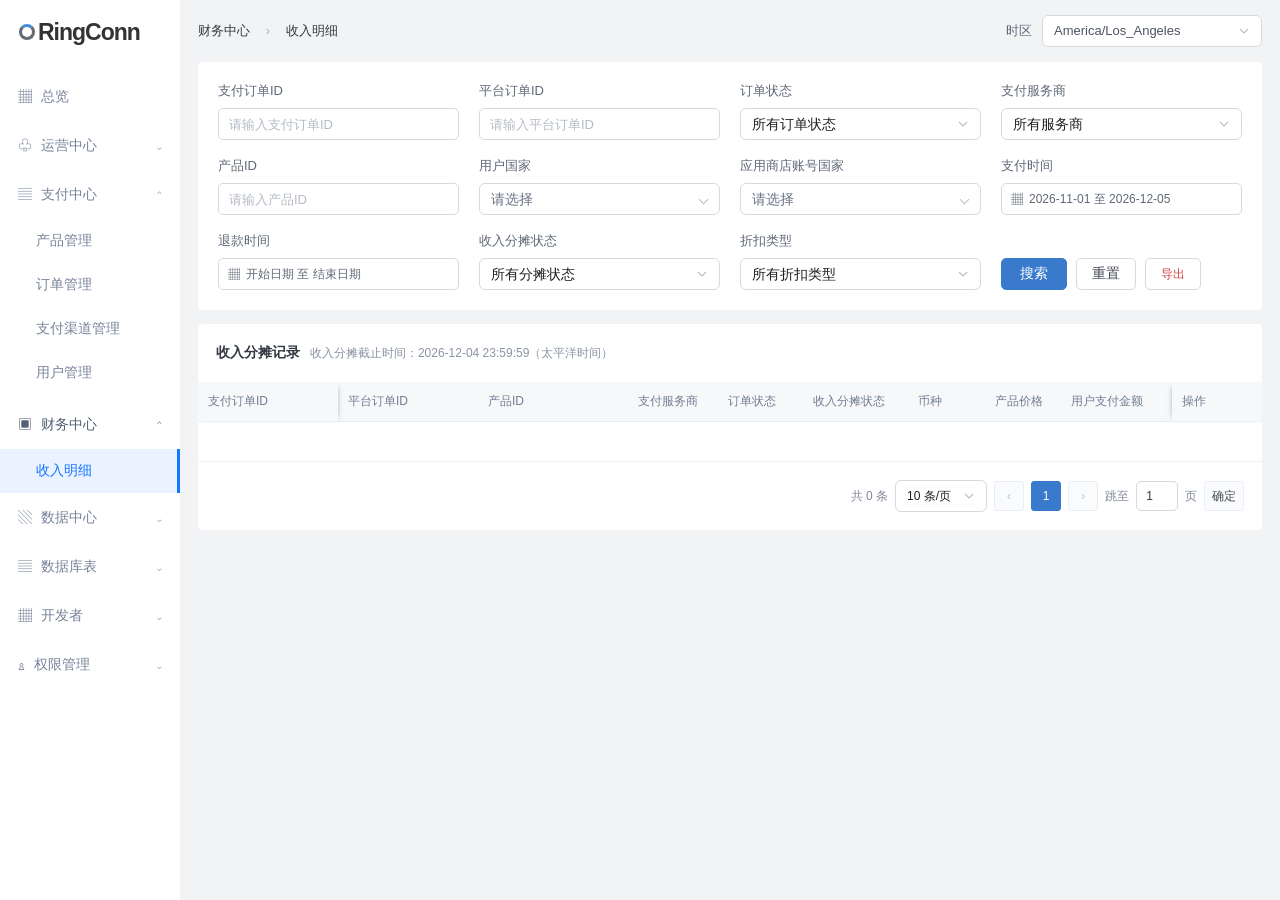
==== commit c9e96b68: "Rename net income to net profit in prototype" ====
--- a/index.html
+++ b/index.html
@@ -6,7 +6,7 @@
 <p id="reset-result" role="status" hidden></p><section id="list-view"><form class="panel filters" id="search-form"><div class="filter-grid">
 <label>支付订单ID<input name="order" placeholder="请输入支付订单ID" autocomplete="off"></label><label>平台订单ID<input name="platform" placeholder="请输入平台订单ID" autocomplete="off"></label><label>订单状态<select name="status"><option value="">所有订单状态</option><option>已支付</option><option>已退款</option><option>退款撤销</option></select></label><label>支付服务商<select name="provider"><option value="">所有服务商</option><option>Apple</option><option>Google</option></select></label>
 <label>产品ID<input name="product" placeholder="请输入产品ID" autocomplete="off"></label><div class="field"><span>用户国家</span><div class="multi-select" id="user-country"></div></div><div class="field"><span>应用商店账号国家</span><div class="multi-select" id="account-country"></div></div><div class="field date-field"><span>支付时间</span><div class="unified-range" data-range="pay"><input type="hidden" name="payStart"><input type="hidden" name="payEnd"><button type="button" class="range-trigger" aria-label="支付时间范围" aria-haspopup="dialog">▦ <span>开始日期 至 结束日期</span></button></div></div>
-<div class="field date-field"><span>退款时间</span><div class="unified-range" data-range="refund"><input type="hidden" name="refundStart"><input type="hidden" name="refundEnd"><button type="button" class="range-trigger" aria-label="退款时间范围" aria-haspopup="dialog">▦ <span>开始日期 至 结束日期</span></button></div></div><label>收入分摊状态<select name="allocationStatus"><option value="">所有分摊状态</option></select></label><label>折扣类型<select name="discountType"><option value="">所有折扣类型</option><option>免费试用</option><option>折扣</option><option>赠送</option><option>标准</option></select></label><div class="search-actions"><button class="primary" type="submit">搜索</button><button type="reset">重置</button><button type="button" id="export-open">导出</button><div id="export-history" class="export-history" hidden><div class="export-history-head"><strong>最近 3 天</strong><button type="button" id="export-new">新建导出</button></div><div id="export-history-list"></div></div><span id="search-error" role="alert"></span></div></div></form>
+<div class="field date-field"><span>退款时间</span><div class="unified-range" data-range="refund"><input type="hidden" name="refundStart"><input type="hidden" name="refundEnd"><button type="button" class="range-trigger" aria-label="退款时间范围" aria-haspopup="dialog">▦ <span>开始日期 至 结束日期</span></button></div></div><label>收入分摊状态<select name="allocationStatus"><option value="">所有分摊状态</option></select></label><label>折扣类型<select name="discountType"><option value="">所有折扣类型</option><option>免费试用</option><option>折扣</option><option>赠送</option><option>标准</option></select></label><div class="search-actions"><button class="primary" type="submit">搜索</button><button type="reset">重置</button><button type="button" id="export-open">导出</button><div id="export-history" class="export-history" hidden><div class="export-history-head"><strong>最近 3 条记录</strong><button type="button" id="export-new">新建导出</button></div><div id="export-history-list"></div></div><span id="search-error" role="alert"></span></div></div></form>
 <section class="panel table-panel"><div class="table-heading"><h2>收入分摊记录 <span id="allocation-cutoff">收入分摊截止时间：—（太平洋时间）</span></h2></div><div class="table-scroll" id="order-scroll"><table class="orders"><colgroup><col style="width:140px"><col style="width:140px"><col style="width:150px"><col style="width:90px"><col style="width:85px"><col style="width:105px"><col style="width:60px"><col style="width:85px"><col style="width:100px"><col style="width:80px"><col style="width:90px"><col style="width:90px"><col style="width:90px"><col style="width:90px"><col style="width:90px"><col style="width:90px"><col style="width:95px"><col style="width:90px"><col style="width:90px"><col style="width:85px"><col style="width:140px"><col style="width:80px"><col style="width:150px"><col style="width:150px"><col style="width:150px"><col style="width:150px"><col style="width:170px"><col style="width:90px"></colgroup><thead id="order-head"></thead><tbody id="order-body"></tbody></table></div><div id="list-pagination" class="pagination"></div></section></section>
 <section id="detail-view" hidden><button class="back" id="back">← 返回收入明细</button><p id="complete-result" role="status" hidden></p><section class="panel detail-summary" id="detail-summary"></section><section class="panel detail-table"><div class="ledger-toolbar"><div class="tabs" role="tablist"><button class="selected" role="tab" aria-selected="true" data-tab="daily">日分摊记录</button><button role="tab" aria-selected="false" data-tab="monthly">月分摊记录</button></div><div class="ledger-toolbar-actions"><button type="button" class="primary" id="ledger-add">新增记录</button><button type="button" id="ledger-complete">完成分摊</button></div></div><div class="table-scroll"><table class="ledger"><thead><tr><th>统计时间 <button type="button" class="header-filter" data-ledger-filter="date" popovertarget="ledger-filter-date" aria-label="筛选统计时间"><svg viewBox="0 0 16 16" width="14" height="14" aria-hidden="true" focusable="false"><path d="M2 3h12L9.5 8.2V13l-3-1.5V8.2L2 3Z" fill="none" stroke="currentColor" stroke-width="1.4" stroke-linecap="round" stroke-linejoin="round"/></svg></button></th><th>会计科目 <button type="button" class="header-filter" data-ledger-filter="account" popovertarget="ledger-filter-account" aria-label="筛选会计科目"><svg viewBox="0 0 16 16" width="14" height="14" aria-hidden="true" focusable="false"><path d="M2 3h12L9.5 8.2V13l-3-1.5V8.2L2 3Z" fill="none" stroke="currentColor" stroke-width="1.4" stroke-linecap="round" stroke-linejoin="round"/></svg></button></th><th>借贷方向 <button type="button" class="header-filter" data-ledger-filter="direction" popovertarget="ledger-filter-direction" aria-label="筛选借贷方向"><svg viewBox="0 0 16 16" width="14" height="14" aria-hidden="true" focusable="false"><path d="M2 3h12L9.5 8.2V13l-3-1.5V8.2L2 3Z" fill="none" stroke="currentColor" stroke-width="1.4" stroke-linecap="round" stroke-linejoin="round"/></svg></button></th><th>币种</th><th>金额</th><th>操作</th></tr></thead><tbody id="ledger-body"></tbody></table></div><div class="pagination" id="detail-pagination"></div></section></section>
-<div id="export-toast" class="export-toast" role="status" aria-live="polite" hidden></div><section id="bills-view" hidden class="panel empty-page"><div>▤</div><h2>账单汇总</h2><p>本期预留入口，汇总功能待补充。</p><a href="#income">返回收入明细 →</a></section></main><dialog id="pending-dialog" aria-labelledby="pending-title"><div class="pending-modal-header"><h2 id="pending-title">待分摊记录</h2><button type="button" id="pending-close" aria-label="关闭弹窗">×</button></div><div class="pending-modal-content"><h3>收入记录</h3><table><thead><tr><th>内部订单ID</th><th>平台订单ID</th><th class="money">净收入</th><th>支付时间</th></tr></thead><tbody id="pending-income-body"></tbody></table><h3>退款记录</h3><table><thead><tr><th>内部订单ID</th><th>平台订单ID</th><th class="money">净退款额</th><th>退款时间</th></tr></thead><tbody id="pending-refund-body"></tbody></table></div><div class="pending-modal-footer"><button type="button" id="pending-done">关闭</button></div></dialog><dialog id="export-dialog" aria-labelledby="export-title"><form id="export-form" novalidate><div class="export-header"><h2 id="export-title">导出收入分摊数据</h2><button type="button" id="export-close" aria-label="关闭导出弹窗">×</button></div><label><span><b class="required">*</b> 收入分摊日期</span><div class="unified-range export-range" data-range="export"><input type="hidden" name="start"><input type="hidden" name="end"><button type="button" class="range-trigger" aria-label="收入分摊日期范围" aria-haspopup="dialog">▦ <span>开始日期 至 结束日期</span></button></div></label><p class="export-note">按当前筛选结果导出所选日期范围内的分摊记录及对应订单，包含全部分页。日期按太平洋时间计算，月明细由所选范围内的日明细汇总。</p><p id="export-error" role="alert"></p><div class="export-actions"><button type="button" id="export-cancel">取消</button><button type="submit" class="primary">导出</button></div></form></dialog><dialog id="amount-dialog" aria-labelledby="amount-title"><form id="amount-form" novalidate><div class="export-header"><h2 id="amount-title">重置分摊</h2><button type="button" id="amount-close" aria-label="关闭重置分摊">×</button></div><p id="reset-eligibility" role="status"></p><div id="amount-meta" class="summary-grid"></div><fieldset id="amount-apple-option"><legend>是否匹配报表内金额</legend><label><input type="radio" name="reportMatched" value="yes" checked>是</label><label><input type="radio" name="reportMatched" value="no">否</label></fieldset><div id="amount-fields" class="amount-fields"></div><p id="amount-error" role="alert"></p><div class="export-actions"><button type="button" id="amount-cancel">取消</button><button type="submit" class="primary">提交</button></div></form></dialog><div popover id="ledger-filter-date" class="ledger-filter-popup"><form data-filter-form="date"><div class="unified-range" data-range="stat"><input type="hidden" name="start"><input type="hidden" name="end"><button type="button" class="range-trigger" aria-label="统计时间范围" aria-haspopup="dialog">▦ <span>开始日期 至 结束日期</span></button></div><p class="filter-error" role="alert"></p><div class="export-actions"><button type="button" data-filter-reset>重置</button><button type="submit" class="primary">确定</button></div></form></div><div popover id="ledger-filter-account" class="ledger-filter-popup"><form data-filter-form="account"><label>会计科目<select name="account"><option value="">全部会计科目</option><option>平台应收账款</option><option>合同负债</option><option>主营业务收入</option><option>财务费用</option></select></label><div class="export-actions"><button type="button" data-filter-reset>重置</button><button type="submit" class="primary">确定</button></div></form></div><div popover id="ledger-filter-direction" class="ledger-filter-popup"><form data-filter-form="direction"><label>借贷方向<select name="direction"><option value="">全部借贷方向</option><option>借记</option><option>贷记</option></select></label><div class="export-actions"><button type="button" data-filter-reset>重置</button><button type="submit" class="primary">确定</button></div></form></div><dialog id="ledger-edit-dialog" aria-labelledby="ledger-edit-title"><form id="ledger-edit-form" novalidate><div class="export-header"><h2 id="ledger-edit-title">编辑分摊记录</h2><button type="button" id="ledger-edit-close" aria-label="关闭编辑分摊记录">×</button></div><div id="ledger-edit-meta" class="summary-grid"></div><div class="ledger-edit-grid"><div class="ledger-edit-grid-head"><span>会计科目</span><span>借贷方向</span><span>金额</span></div><div id="ledger-edit-rows"></div></div><p id="ledger-edit-error" role="alert"></p><div class="export-actions"><button type="button" id="ledger-edit-cancel">取消</button><button type="submit" class="primary">提交</button></div></form></dialog><dialog id="ledger-add-dialog" aria-labelledby="ledger-add-title"><form id="ledger-add-form" novalidate><div class="export-header"><h2 id="ledger-add-title">新增记录</h2><button type="button" id="ledger-add-close" aria-label="关闭新增记录">×</button></div><label><span><b class="required" aria-hidden="true">*</b> 统计开始时间（太平洋时间）</span><div class="manual-date"><input type="date" name="startDate" aria-label="统计开始日期"><input value="23:59:59" readonly aria-label="统计开始固定时间" tabindex="-1"></div></label><label>统计结束时间（太平洋时间）<div class="manual-date"><input type="date" name="endDate" aria-label="统计结束日期"><input value="23:59:59" readonly aria-label="统计结束固定时间" tabindex="-1"></div></label><p id="manual-cutoff" class="manual-cutoff"></p><div id="manual-entries" class="manual-entries"></div><button type="button" id="manual-add-entry" class="manual-add-entry">＋ 新增会计科目</button><p id="ledger-add-error" role="alert"></p><div class="export-actions"><button type="button" id="ledger-add-cancel">取消</button><button type="submit" class="primary">提交</button></div></form></dialog><dialog id="ledger-complete-dialog" aria-labelledby="ledger-complete-title"><h2 id="ledger-complete-title">完成分摊</h2><p>确定后订单收入分摊将终止，是否需要继续？</p><p id="ledger-complete-error" role="alert"></p><div class="export-actions"><button type="button" id="ledger-complete-cancel">否</button><button type="button" class="primary" id="ledger-complete-confirm">是</button></div></dialog><div id="range-calendar" popover="manual" role="dialog" aria-label="选择时间范围"><div class="calendar-nav"><button type="button" data-month-shift="-12" aria-label="上一年">«</button><button type="button" data-month-shift="-1" aria-label="上个月">‹</button><span>选择开始和结束日期</span><button type="button" data-month-shift="1" aria-label="下个月">›</button><button type="button" data-month-shift="12" aria-label="下一年">»</button></div><div id="range-months"></div><div class="calendar-footer"><span id="range-selection" role="status"></span><button type="button" id="range-clear">清空</button><button type="button" id="range-cancel">取消</button><button type="button" class="primary" id="range-apply">确定</button></div></div><script src="model.js?v=20261105-04"></script><script src="payment.js?v=20261105-04"></script><script src="app.js?v=20261105-04"></script><script src="select-design.js?v=20261105-04"></script></body></html>
+<div id="export-toast" class="export-toast" role="status" aria-live="polite" hidden></div><section id="bills-view" hidden class="panel empty-page"><div>▤</div><h2>账单汇总</h2><p>本期预留入口，汇总功能待补充。</p><a href="#income">返回收入明细 →</a></section></main><dialog id="pending-dialog" aria-labelledby="pending-title"><div class="pending-modal-header"><h2 id="pending-title">待分摊记录</h2><button type="button" id="pending-close" aria-label="关闭弹窗">×</button></div><div class="pending-modal-content"><h3>收入记录</h3><table><thead><tr><th>内部订单ID</th><th>平台订单ID</th><th class="money">净利润</th><th>支付时间</th></tr></thead><tbody id="pending-income-body"></tbody></table><h3>退款记录</h3><table><thead><tr><th>内部订单ID</th><th>平台订单ID</th><th class="money">净退款额</th><th>退款时间</th></tr></thead><tbody id="pending-refund-body"></tbody></table></div><div class="pending-modal-footer"><button type="button" id="pending-done">关闭</button></div></dialog><dialog id="export-dialog" aria-labelledby="export-title"><form id="export-form" novalidate><div class="export-header"><h2 id="export-title">导出收入分摊数据</h2><button type="button" id="export-close" aria-label="关闭导出弹窗">×</button></div><label><span><b class="required">*</b> 收入分摊日期</span><div class="unified-range export-range" data-range="export"><input type="hidden" name="start"><input type="hidden" name="end"><button type="button" class="range-trigger" aria-label="收入分摊日期范围" aria-haspopup="dialog">▦ <span>开始日期 至 结束日期</span></button></div></label><p class="export-note">按当前筛选结果导出所选日期范围内的分摊记录及对应订单，包含全部分页。日期按太平洋时间计算，月明细由所选范围内的日明细汇总。</p><p id="export-error" role="alert"></p><div class="export-actions"><button type="button" id="export-cancel">取消</button><button type="submit" class="primary">导出</button></div></form></dialog><dialog id="amount-dialog" aria-labelledby="amount-title"><form id="amount-form" novalidate><div class="export-header"><h2 id="amount-title">重置分摊</h2><button type="button" id="amount-close" aria-label="关闭重置分摊">×</button></div><p id="reset-eligibility" role="status"></p><div id="amount-meta" class="summary-grid"></div><fieldset id="amount-apple-option"><legend>是否匹配报表内金额</legend><label><input type="radio" name="reportMatched" value="yes" checked>是</label><label><input type="radio" name="reportMatched" value="no">否</label></fieldset><div id="amount-fields" class="amount-fields"></div><p id="amount-error" role="alert"></p><div class="export-actions"><button type="button" id="amount-cancel">取消</button><button type="submit" class="primary">提交</button></div></form></dialog><div popover id="ledger-filter-date" class="ledger-filter-popup"><form data-filter-form="date"><div class="unified-range" data-range="stat"><input type="hidden" name="start"><input type="hidden" name="end"><button type="button" class="range-trigger" aria-label="统计时间范围" aria-haspopup="dialog">▦ <span>开始日期 至 结束日期</span></button></div><p class="filter-error" role="alert"></p><div class="export-actions"><button type="button" data-filter-reset>重置</button><button type="submit" class="primary">确定</button></div></form></div><div popover id="ledger-filter-account" class="ledger-filter-popup"><form data-filter-form="account"><label>会计科目<select name="account"><option value="">全部会计科目</option><option>平台应收账款</option><option>合同负债</option><option>主营业务收入</option><option>销售费用</option></select></label><div class="export-actions"><button type="button" data-filter-reset>重置</button><button type="submit" class="primary">确定</button></div></form></div><div popover id="ledger-filter-direction" class="ledger-filter-popup"><form data-filter-form="direction"><label>借贷方向<select name="direction"><option value="">全部借贷方向</option><option>借记</option><option>贷记</option></select></label><div class="export-actions"><button type="button" data-filter-reset>重置</button><button type="submit" class="primary">确定</button></div></form></div><dialog id="ledger-edit-dialog" aria-labelledby="ledger-edit-title"><form id="ledger-edit-form" novalidate><div class="export-header"><h2 id="ledger-edit-title">编辑分摊记录</h2><button type="button" id="ledger-edit-close" aria-label="关闭编辑分摊记录">×</button></div><div id="ledger-edit-meta" class="summary-grid"></div><div class="ledger-edit-grid"><div class="ledger-edit-grid-head"><span>会计科目</span><span>借贷方向</span><span>金额</span></div><div id="ledger-edit-rows"></div></div><p id="ledger-edit-error" role="alert"></p><div class="export-actions"><button type="button" id="ledger-edit-cancel">取消</button><button type="submit" class="primary">提交</button></div></form></dialog><dialog id="ledger-add-dialog" aria-labelledby="ledger-add-title"><form id="ledger-add-form" novalidate><div class="export-header"><h2 id="ledger-add-title">新增记录</h2><button type="button" id="ledger-add-close" aria-label="关闭新增记录">×</button></div><label><span><b class="required" aria-hidden="true">*</b> 统计开始时间（太平洋时间）</span><div class="manual-date"><input type="date" name="startDate" aria-label="统计开始日期"><input value="23:59:59" readonly aria-label="统计开始固定时间" tabindex="-1"></div></label><label>统计结束时间（太平洋时间）<div class="manual-date"><input type="date" name="endDate" aria-label="统计结束日期"><input value="23:59:59" readonly aria-label="统计结束固定时间" tabindex="-1"></div></label><p id="manual-cutoff" class="manual-cutoff"></p><div id="manual-entries" class="manual-entries"></div><button type="button" id="manual-add-entry" class="manual-add-entry">＋ 新增会计科目</button><p id="ledger-add-error" role="alert"></p><div class="export-actions"><button type="button" id="ledger-add-cancel">取消</button><button type="submit" class="primary">提交</button></div></form></dialog><dialog id="ledger-complete-dialog" aria-labelledby="ledger-complete-title"><h2 id="ledger-complete-title">完成分摊</h2><p>确定后订单收入分摊将终止，是否需要继续？</p><p id="ledger-complete-error" role="alert"></p><div class="export-actions"><button type="button" id="ledger-complete-cancel">否</button><button type="button" class="primary" id="ledger-complete-confirm">是</button></div></dialog><div id="range-calendar" popover="manual" role="dialog" aria-label="选择时间范围"><div class="calendar-nav"><button type="button" data-month-shift="-12" aria-label="上一年">«</button><button type="button" data-month-shift="-1" aria-label="上个月">‹</button><span>选择开始和结束日期</span><button type="button" data-month-shift="1" aria-label="下个月">›</button><button type="button" data-month-shift="12" aria-label="下一年">»</button></div><div id="range-months"></div><div class="calendar-footer"><span id="range-selection" role="status"></span><button type="button" id="range-clear">清空</button><button type="button" id="range-cancel">取消</button><button type="button" class="primary" id="range-apply">确定</button></div></div><script src="model.js?v=20261106-01"></script><script src="payment.js?v=20261105-04"></script><script src="app.js?v=20261106-01"></script><script src="select-design.js?v=20261105-04"></script></body></html>
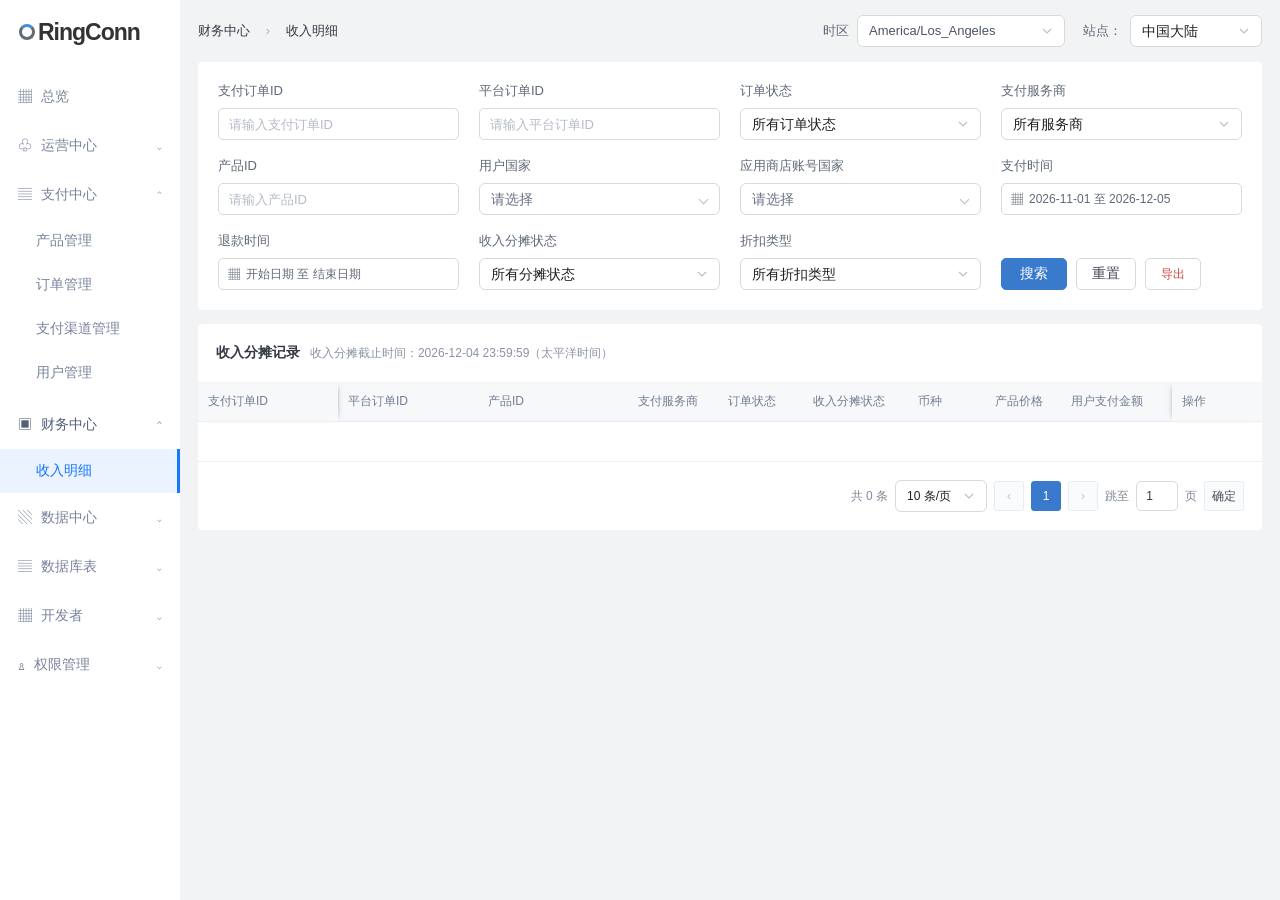
==== commit 740e90f0: "Add site filtering and currency precision to revenue prototype" ====
--- a/index.html
+++ b/index.html
@@ -1,6 +1,6 @@
-<!doctype html><html lang="zh-CN"><head><meta charset="UTF-8"><meta name="viewport" content="width=device-width,initial-scale=1"><title>收入明细 · RingConn 管理后台</title><link rel="stylesheet" href="styles.css?v=20261105-04"><link rel="stylesheet" href="select-design.css"></head><body>
+<!doctype html><html lang="zh-CN"><head><meta charset="UTF-8"><meta name="viewport" content="width=device-width,initial-scale=1"><title>收入明细 · RingConn 管理后台</title><link rel="stylesheet" href="styles.css?v=20261109-01"><link rel="stylesheet" href="select-design.css"></head><body>
 <aside class="sidebar"><div class="brand"><i></i>RingConn</div><nav aria-label="主导航"><div class="nav-item">▦ <span>总览</span></div><div class="nav-item">♧ <span>运营中心</span><small>⌄</small></div><div class="nav-item">▤ <span id="payment-center-label">支付中心</span><small>⌃</small></div><div class="sub">产品管理</div><a class="sub" id="payment-nav" href="#orders">订单管理</a><div class="sub">支付渠道管理</div><div class="sub">用户管理</div><button class="nav-item finance" aria-expanded="true">▣ <span>财务中心</span><small>⌃</small></button><div id="finance-nav"><a class="sub active" href="#income">收入明细</a><a class="sub" href="#bills" hidden>账单汇总</a></div><div class="nav-item">▧ <span>数据中心</span><small>⌄</small></div><div class="nav-item">▤ <span>数据库表</span><small>⌄</small></div><div class="nav-item">▦ <span>开发者</span><small>⌄</small></div><div class="nav-item">♙ <span>权限管理</span><small>⌄</small></div></nav></aside>
-<div id="timezone-notice" role="status" aria-live="polite" aria-atomic="true" hidden></div><main><header><div id="breadcrumb">财务中心 <b>›</b> 收入明细</div><label class="timezone-field">时区<select id="timezone" aria-label="时区"><option>America/Los_Angeles</option><option>Asia/Shanghai</option></select></label><select id="payment-site" aria-label="站点" hidden><option>美国</option></select></header><div class="page-heading"><div><h1 id="page-title">收入明细</h1><p id="page-subtitle">查询订阅订单收入，追踪每日与每月的分摊记录</p></div></div>
+<div id="timezone-notice" role="status" aria-live="polite" aria-atomic="true" hidden></div><main><header><div id="breadcrumb">财务中心 <b>›</b> 收入明细</div><div class="header-controls"><label class="timezone-field">时区<select id="timezone" aria-label="时区"><option>America/Los_Angeles</option><option>Asia/Shanghai</option></select></label><label class="site-field">站点：<select id="data-site" aria-label="站点"><option>中国大陆</option><option>美区</option><option>英区</option></select></label></div></header><div class="page-heading"><div><h1 id="page-title">收入明细</h1><p id="page-subtitle">查询订阅订单收入，追踪每日与每月的分摊记录</p></div></div>
 <section id="payment-view" class="panel" hidden><div class="payment-tabs" role="tablist"><button role="tab" data-payment-tab="pay">支付订单</button><button role="tab" data-payment-tab="benefit" class="selected">权益订单</button></div><form id="payment-form"><div class="payment-filters"><label><span>权益订单ID</span><input name="entitlement" placeholder="请输入"></label><label><span>平台订单ID</span><input name="platform" placeholder="请输入"></label><label><span>RingConnID</span><input name="ring" placeholder="请输入 RingConnID，如 Ri"></label><label><span>状态</span><select name="status"><option value="">请选择</option><option>正常</option><option>已取消</option><option>已过期</option><option>已过期(退款)</option></select></label><label><span>产品ID</span><input name="product" placeholder="精确查询"></label><label><span>产品名称</span><input name="name" placeholder="左匹配模糊查询"></label><label><span>折扣类型</span><select name="discount"><option value="">请选择</option><option>标准</option><option>免费试用</option><option>—</option></select></label><label><span>数据来源</span><select name="source"><option value="">请选择</option><option>IOS</option><option>ANDROID</option></select></label><label><span>创建时间</span><div class="range"><input type="date" name="createdStart" aria-label="创建时间开始日期"><span>至</span><input type="date" name="createdEnd" aria-label="创建时间结束日期"></div></label><label><span>过期时间</span><div class="range"><input type="date" name="expiresStart" aria-label="过期时间开始日期"><span>至</span><input type="date" name="expiresEnd" aria-label="过期时间结束日期"></div></label></div><div id="payment-more" class="payment-filters" hidden><label><span>自动续订</span><select name="renew"><option value="">请选择</option><option>已开启续订</option><option>未开启/取消续订</option></select></label><label><span>产品类型</span><select name="type"><option value="">请选择</option><option>续订</option></select></label></div><div class="payment-actions"><button class="primary" type="submit">查询</button><button type="reset">重置</button><button class="primary" type="button" id="payment-export">导出</button><button class="primary" type="button" id="payment-gift">＋赠送权益</button><button class="text-link" type="button" id="payment-expand" aria-expanded="false">⌄ + 展开更多条件</button><span id="payment-message" role="status"></span></div></form><div class="table-scroll"><table class="payment-table"><thead id="payment-head"></thead><tbody id="payment-body"></tbody></table></div><div class="payment-bottom"><span id="payment-count"></span><div id="payment-pagination" class="pagination"></div></div></section>
 <div id="payment-notice" role="status" aria-live="polite" hidden></div><dialog id="revoke-dialog" aria-labelledby="revoke-title" aria-describedby="revoke-description"><h2 id="revoke-title">撤销权益</h2><p id="revoke-order"></p><p id="revoke-description">确定后用户权益会立即撤销，同时用户会收到全额退款，是否要继续？</p><div class="revoke-actions"><button type="button" id="revoke-no" autofocus>否</button><button type="button" class="primary" id="revoke-yes">是</button></div></dialog><dialog id="gift-dialog"><form id="gift-form"><h2>赠送权益</h2><label>RingConnID<input name="ring" required placeholder="请输入 RingConnID"></label><label>产品<select name="product"><option value="feature_rc_test_basic_ar">月续订套餐</option><option value="feature_rc_test_pro_ar">年套餐</option></select></label><label>权益天数<input name="days" type="number" min="1" max="3650" value="30" required></label><div class="payment-actions"><button type="button" id="gift-cancel">取消</button><button type="submit" class="primary">确认赠送</button></div></form></dialog>
 <p id="reset-result" role="status" hidden></p><section id="list-view"><form class="panel filters" id="search-form"><div class="filter-grid">
@@ -9,4 +9,4 @@
 <div class="field date-field"><span>退款时间</span><div class="unified-range" data-range="refund"><input type="hidden" name="refundStart"><input type="hidden" name="refundEnd"><button type="button" class="range-trigger" aria-label="退款时间范围" aria-haspopup="dialog">▦ <span>开始日期 至 结束日期</span></button></div></div><label>收入分摊状态<select name="allocationStatus"><option value="">所有分摊状态</option></select></label><label>折扣类型<select name="discountType"><option value="">所有折扣类型</option><option>免费试用</option><option>折扣</option><option>赠送</option><option>标准</option></select></label><div class="search-actions"><button class="primary" type="submit">搜索</button><button type="reset">重置</button><button type="button" id="export-open">导出</button><div id="export-history" class="export-history" hidden><div class="export-history-head"><strong>最近 3 条记录</strong><button type="button" id="export-new">新建导出</button></div><div id="export-history-list"></div></div><span id="search-error" role="alert"></span></div></div></form>
 <section class="panel table-panel"><div class="table-heading"><h2>收入分摊记录 <span id="allocation-cutoff">收入分摊截止时间：—（太平洋时间）</span></h2></div><div class="table-scroll" id="order-scroll"><table class="orders"><colgroup><col style="width:140px"><col style="width:140px"><col style="width:150px"><col style="width:90px"><col style="width:85px"><col style="width:105px"><col style="width:60px"><col style="width:85px"><col style="width:100px"><col style="width:80px"><col style="width:90px"><col style="width:90px"><col style="width:90px"><col style="width:90px"><col style="width:90px"><col style="width:90px"><col style="width:95px"><col style="width:90px"><col style="width:90px"><col style="width:85px"><col style="width:140px"><col style="width:80px"><col style="width:150px"><col style="width:150px"><col style="width:150px"><col style="width:150px"><col style="width:170px"><col style="width:90px"></colgroup><thead id="order-head"></thead><tbody id="order-body"></tbody></table></div><div id="list-pagination" class="pagination"></div></section></section>
 <section id="detail-view" hidden><button class="back" id="back">← 返回收入明细</button><p id="complete-result" role="status" hidden></p><section class="panel detail-summary" id="detail-summary"></section><section class="panel detail-table"><div class="ledger-toolbar"><div class="tabs" role="tablist"><button class="selected" role="tab" aria-selected="true" data-tab="daily">日分摊记录</button><button role="tab" aria-selected="false" data-tab="monthly">月分摊记录</button></div><div class="ledger-toolbar-actions"><button type="button" class="primary" id="ledger-add">新增记录</button><button type="button" id="ledger-complete">完成分摊</button></div></div><div class="table-scroll"><table class="ledger"><thead><tr><th>统计时间 <button type="button" class="header-filter" data-ledger-filter="date" popovertarget="ledger-filter-date" aria-label="筛选统计时间"><svg viewBox="0 0 16 16" width="14" height="14" aria-hidden="true" focusable="false"><path d="M2 3h12L9.5 8.2V13l-3-1.5V8.2L2 3Z" fill="none" stroke="currentColor" stroke-width="1.4" stroke-linecap="round" stroke-linejoin="round"/></svg></button></th><th>会计科目 <button type="button" class="header-filter" data-ledger-filter="account" popovertarget="ledger-filter-account" aria-label="筛选会计科目"><svg viewBox="0 0 16 16" width="14" height="14" aria-hidden="true" focusable="false"><path d="M2 3h12L9.5 8.2V13l-3-1.5V8.2L2 3Z" fill="none" stroke="currentColor" stroke-width="1.4" stroke-linecap="round" stroke-linejoin="round"/></svg></button></th><th>借贷方向 <button type="button" class="header-filter" data-ledger-filter="direction" popovertarget="ledger-filter-direction" aria-label="筛选借贷方向"><svg viewBox="0 0 16 16" width="14" height="14" aria-hidden="true" focusable="false"><path d="M2 3h12L9.5 8.2V13l-3-1.5V8.2L2 3Z" fill="none" stroke="currentColor" stroke-width="1.4" stroke-linecap="round" stroke-linejoin="round"/></svg></button></th><th>币种</th><th>金额</th><th>操作</th></tr></thead><tbody id="ledger-body"></tbody></table></div><div class="pagination" id="detail-pagination"></div></section></section>
-<div id="export-toast" class="export-toast" role="status" aria-live="polite" hidden></div><section id="bills-view" hidden class="panel empty-page"><div>▤</div><h2>账单汇总</h2><p>本期预留入口，汇总功能待补充。</p><a href="#income">返回收入明细 →</a></section></main><dialog id="pending-dialog" aria-labelledby="pending-title"><div class="pending-modal-header"><h2 id="pending-title">待分摊记录</h2><button type="button" id="pending-close" aria-label="关闭弹窗">×</button></div><div class="pending-modal-content"><h3>收入记录</h3><table><thead><tr><th>内部订单ID</th><th>平台订单ID</th><th class="money">净利润</th><th>支付时间</th></tr></thead><tbody id="pending-income-body"></tbody></table><h3>退款记录</h3><table><thead><tr><th>内部订单ID</th><th>平台订单ID</th><th class="money">净退款额</th><th>退款时间</th></tr></thead><tbody id="pending-refund-body"></tbody></table></div><div class="pending-modal-footer"><button type="button" id="pending-done">关闭</button></div></dialog><dialog id="export-dialog" aria-labelledby="export-title"><form id="export-form" novalidate><div class="export-header"><h2 id="export-title">导出收入分摊数据</h2><button type="button" id="export-close" aria-label="关闭导出弹窗">×</button></div><label><span><b class="required">*</b> 收入分摊日期</span><div class="unified-range export-range" data-range="export"><input type="hidden" name="start"><input type="hidden" name="end"><button type="button" class="range-trigger" aria-label="收入分摊日期范围" aria-haspopup="dialog">▦ <span>开始日期 至 结束日期</span></button></div></label><p class="export-note">按当前筛选结果导出所选日期范围内的分摊记录及对应订单，包含全部分页。日期按太平洋时间计算，月明细由所选范围内的日明细汇总。</p><p id="export-error" role="alert"></p><div class="export-actions"><button type="button" id="export-cancel">取消</button><button type="submit" class="primary">导出</button></div></form></dialog><dialog id="amount-dialog" aria-labelledby="amount-title"><form id="amount-form" novalidate><div class="export-header"><h2 id="amount-title">重置分摊</h2><button type="button" id="amount-close" aria-label="关闭重置分摊">×</button></div><p id="reset-eligibility" role="status"></p><div id="amount-meta" class="summary-grid"></div><fieldset id="amount-apple-option"><legend>是否匹配报表内金额</legend><label><input type="radio" name="reportMatched" value="yes" checked>是</label><label><input type="radio" name="reportMatched" value="no">否</label></fieldset><div id="amount-fields" class="amount-fields"></div><p id="amount-error" role="alert"></p><div class="export-actions"><button type="button" id="amount-cancel">取消</button><button type="submit" class="primary">提交</button></div></form></dialog><div popover id="ledger-filter-date" class="ledger-filter-popup"><form data-filter-form="date"><div class="unified-range" data-range="stat"><input type="hidden" name="start"><input type="hidden" name="end"><button type="button" class="range-trigger" aria-label="统计时间范围" aria-haspopup="dialog">▦ <span>开始日期 至 结束日期</span></button></div><p class="filter-error" role="alert"></p><div class="export-actions"><button type="button" data-filter-reset>重置</button><button type="submit" class="primary">确定</button></div></form></div><div popover id="ledger-filter-account" class="ledger-filter-popup"><form data-filter-form="account"><label>会计科目<select name="account"><option value="">全部会计科目</option><option>平台应收账款</option><option>合同负债</option><option>主营业务收入</option><option>销售费用</option></select></label><div class="export-actions"><button type="button" data-filter-reset>重置</button><button type="submit" class="primary">确定</button></div></form></div><div popover id="ledger-filter-direction" class="ledger-filter-popup"><form data-filter-form="direction"><label>借贷方向<select name="direction"><option value="">全部借贷方向</option><option>借记</option><option>贷记</option></select></label><div class="export-actions"><button type="button" data-filter-reset>重置</button><button type="submit" class="primary">确定</button></div></form></div><dialog id="ledger-edit-dialog" aria-labelledby="ledger-edit-title"><form id="ledger-edit-form" novalidate><div class="export-header"><h2 id="ledger-edit-title">编辑分摊记录</h2><button type="button" id="ledger-edit-close" aria-label="关闭编辑分摊记录">×</button></div><div id="ledger-edit-meta" class="summary-grid"></div><div class="ledger-edit-grid"><div class="ledger-edit-grid-head"><span>会计科目</span><span>借贷方向</span><span>金额</span></div><div id="ledger-edit-rows"></div></div><p id="ledger-edit-error" role="alert"></p><div class="export-actions"><button type="button" id="ledger-edit-cancel">取消</button><button type="submit" class="primary">提交</button></div></form></dialog><dialog id="ledger-add-dialog" aria-labelledby="ledger-add-title"><form id="ledger-add-form" novalidate><div class="export-header"><h2 id="ledger-add-title">新增记录</h2><button type="button" id="ledger-add-close" aria-label="关闭新增记录">×</button></div><label><span><b class="required" aria-hidden="true">*</b> 统计开始时间（太平洋时间）</span><div class="manual-date"><input type="date" name="startDate" aria-label="统计开始日期"><input value="23:59:59" readonly aria-label="统计开始固定时间" tabindex="-1"></div></label><label>统计结束时间（太平洋时间）<div class="manual-date"><input type="date" name="endDate" aria-label="统计结束日期"><input value="23:59:59" readonly aria-label="统计结束固定时间" tabindex="-1"></div></label><p id="manual-cutoff" class="manual-cutoff"></p><div id="manual-entries" class="manual-entries"></div><button type="button" id="manual-add-entry" class="manual-add-entry">＋ 新增会计科目</button><p id="ledger-add-error" role="alert"></p><div class="export-actions"><button type="button" id="ledger-add-cancel">取消</button><button type="submit" class="primary">提交</button></div></form></dialog><dialog id="ledger-complete-dialog" aria-labelledby="ledger-complete-title"><h2 id="ledger-complete-title">完成分摊</h2><p>确定后订单收入分摊将终止，是否需要继续？</p><p id="ledger-complete-error" role="alert"></p><div class="export-actions"><button type="button" id="ledger-complete-cancel">否</button><button type="button" class="primary" id="ledger-complete-confirm">是</button></div></dialog><div id="range-calendar" popover="manual" role="dialog" aria-label="选择时间范围"><div class="calendar-nav"><button type="button" data-month-shift="-12" aria-label="上一年">«</button><button type="button" data-month-shift="-1" aria-label="上个月">‹</button><span>选择开始和结束日期</span><button type="button" data-month-shift="1" aria-label="下个月">›</button><button type="button" data-month-shift="12" aria-label="下一年">»</button></div><div id="range-months"></div><div class="calendar-footer"><span id="range-selection" role="status"></span><button type="button" id="range-clear">清空</button><button type="button" id="range-cancel">取消</button><button type="button" class="primary" id="range-apply">确定</button></div></div><script src="model.js?v=20261106-01"></script><script src="payment.js?v=20261105-04"></script><script src="app.js?v=20261106-01"></script><script src="select-design.js?v=20261105-04"></script></body></html>
+<div id="export-toast" class="export-toast" role="status" aria-live="polite" hidden></div><section id="bills-view" hidden class="panel empty-page"><div>▤</div><h2>账单汇总</h2><p>本期预留入口，汇总功能待补充。</p><a href="#income">返回收入明细 →</a></section></main><dialog id="pending-dialog" aria-labelledby="pending-title"><div class="pending-modal-header"><h2 id="pending-title">待分摊记录</h2><button type="button" id="pending-close" aria-label="关闭弹窗">×</button></div><div class="pending-modal-content"><h3>收入记录</h3><table><thead><tr><th>内部订单ID</th><th>平台订单ID</th><th class="money">净利润</th><th>支付时间</th></tr></thead><tbody id="pending-income-body"></tbody></table><h3>退款记录</h3><table><thead><tr><th>内部订单ID</th><th>平台订单ID</th><th class="money">净退款额</th><th>退款时间</th></tr></thead><tbody id="pending-refund-body"></tbody></table></div><div class="pending-modal-footer"><button type="button" id="pending-done">关闭</button></div></dialog><dialog id="export-dialog" aria-labelledby="export-title"><form id="export-form" novalidate><div class="export-header"><h2 id="export-title">导出收入分摊数据</h2><button type="button" id="export-close" aria-label="关闭导出弹窗">×</button></div><label><span><b class="required">*</b> 收入分摊日期</span><div class="unified-range export-range" data-range="export"><input type="hidden" name="start"><input type="hidden" name="end"><button type="button" class="range-trigger" aria-label="收入分摊日期范围" aria-haspopup="dialog">▦ <span>开始日期 至 结束日期</span></button></div></label><p class="export-note">按当前筛选结果导出所选日期范围内的分摊记录及对应订单，包含全部分页。日期按太平洋时间计算，月明细由所选范围内的日明细汇总。</p><p id="export-error" role="alert"></p><div class="export-actions"><button type="button" id="export-cancel">取消</button><button type="submit" class="primary">导出</button></div></form></dialog><dialog id="amount-dialog" aria-labelledby="amount-title"><form id="amount-form" novalidate><div class="export-header"><h2 id="amount-title">重置分摊</h2><button type="button" id="amount-close" aria-label="关闭重置分摊">×</button></div><p id="reset-eligibility" role="status"></p><div id="amount-meta" class="summary-grid"></div><fieldset id="amount-apple-option"><legend>是否匹配报表内金额</legend><label><input type="radio" name="reportMatched" value="yes" checked>是</label><label><input type="radio" name="reportMatched" value="no">否</label></fieldset><div id="amount-fields" class="amount-fields"></div><p id="amount-error" role="alert"></p><div class="export-actions"><button type="button" id="amount-cancel">取消</button><button type="submit" class="primary">提交</button></div></form></dialog><div popover id="ledger-filter-date" class="ledger-filter-popup"><form data-filter-form="date"><div class="unified-range" data-range="stat"><input type="hidden" name="start"><input type="hidden" name="end"><button type="button" class="range-trigger" aria-label="统计时间范围" aria-haspopup="dialog">▦ <span>开始日期 至 结束日期</span></button></div><p class="filter-error" role="alert"></p><div class="export-actions"><button type="button" data-filter-reset>重置</button><button type="submit" class="primary">确定</button></div></form></div><div popover id="ledger-filter-account" class="ledger-filter-popup"><form data-filter-form="account"><label>会计科目<select name="account"><option value="">全部会计科目</option><option>平台应收账款</option><option>合同负债</option><option>主营业务收入</option><option>销售费用</option></select></label><div class="export-actions"><button type="button" data-filter-reset>重置</button><button type="submit" class="primary">确定</button></div></form></div><div popover id="ledger-filter-direction" class="ledger-filter-popup"><form data-filter-form="direction"><label>借贷方向<select name="direction"><option value="">全部借贷方向</option><option>借记</option><option>贷记</option></select></label><div class="export-actions"><button type="button" data-filter-reset>重置</button><button type="submit" class="primary">确定</button></div></form></div><dialog id="ledger-edit-dialog" aria-labelledby="ledger-edit-title"><form id="ledger-edit-form" novalidate><div class="export-header"><h2 id="ledger-edit-title">编辑分摊记录</h2><button type="button" id="ledger-edit-close" aria-label="关闭编辑分摊记录">×</button></div><div id="ledger-edit-meta" class="summary-grid"></div><div class="ledger-edit-grid"><div class="ledger-edit-grid-head"><span>会计科目</span><span>借贷方向</span><span>金额</span></div><div id="ledger-edit-rows"></div></div><p id="ledger-edit-error" role="alert"></p><div class="export-actions"><button type="button" id="ledger-edit-cancel">取消</button><button type="submit" class="primary">提交</button></div></form></dialog><dialog id="ledger-add-dialog" aria-labelledby="ledger-add-title"><form id="ledger-add-form" novalidate><div class="export-header"><h2 id="ledger-add-title">新增记录</h2><button type="button" id="ledger-add-close" aria-label="关闭新增记录">×</button></div><label><span><b class="required" aria-hidden="true">*</b> 统计开始时间（太平洋时间）</span><div class="manual-date"><input type="date" name="startDate" aria-label="统计开始日期"><input value="23:59:59" readonly aria-label="统计开始固定时间" tabindex="-1"></div></label><label>统计结束时间（太平洋时间）<div class="manual-date"><input type="date" name="endDate" aria-label="统计结束日期"><input value="23:59:59" readonly aria-label="统计结束固定时间" tabindex="-1"></div></label><p id="manual-cutoff" class="manual-cutoff"></p><div id="manual-entries" class="manual-entries"></div><button type="button" id="manual-add-entry" class="manual-add-entry">＋ 新增会计科目</button><p id="ledger-add-error" role="alert"></p><div class="export-actions"><button type="button" id="ledger-add-cancel">取消</button><button type="submit" class="primary">提交</button></div></form></dialog><dialog id="ledger-complete-dialog" aria-labelledby="ledger-complete-title"><h2 id="ledger-complete-title">完成分摊</h2><p>确定后订单收入分摊将终止，是否需要继续？</p><p id="ledger-complete-error" role="alert"></p><div class="export-actions"><button type="button" id="ledger-complete-cancel">否</button><button type="button" class="primary" id="ledger-complete-confirm">是</button></div></dialog><div id="range-calendar" popover="manual" role="dialog" aria-label="选择时间范围"><div class="calendar-nav"><button type="button" data-month-shift="-12" aria-label="上一年">«</button><button type="button" data-month-shift="-1" aria-label="上个月">‹</button><span>选择开始和结束日期</span><button type="button" data-month-shift="1" aria-label="下个月">›</button><button type="button" data-month-shift="12" aria-label="下一年">»</button></div><div id="range-months"></div><div class="calendar-footer"><span id="range-selection" role="status"></span><button type="button" id="range-clear">清空</button><button type="button" id="range-cancel">取消</button><button type="button" class="primary" id="range-apply">确定</button></div></div><script src="model.js?v=20261109-01"></script><script src="payment.js?v=20261109-01"></script><script src="app.js?v=20261109-01"></script><script src="select-design.js?v=20261105-04"></script></body></html>
--- a/styles.css
+++ b/styles.css
@@ -98,3 +98,5 @@
 .manual-entry label+label{margin-top:12px}
 .manual-entry select,.manual-entry .manual-amount{width:100%}
 .manual-add-entry{margin-top:12px;border-style:dashed;border-color:#91baff;color:#1677ff;width:100%;background:#fff}
+
+.header-controls{display:flex;align-items:center;gap:18px}.header-controls label{display:flex;flex-direction:row;align-items:center;gap:8px;margin:0;white-space:nowrap}.header-controls .site-field select{width:132px}.header-controls .timezone-field select{width:208px}
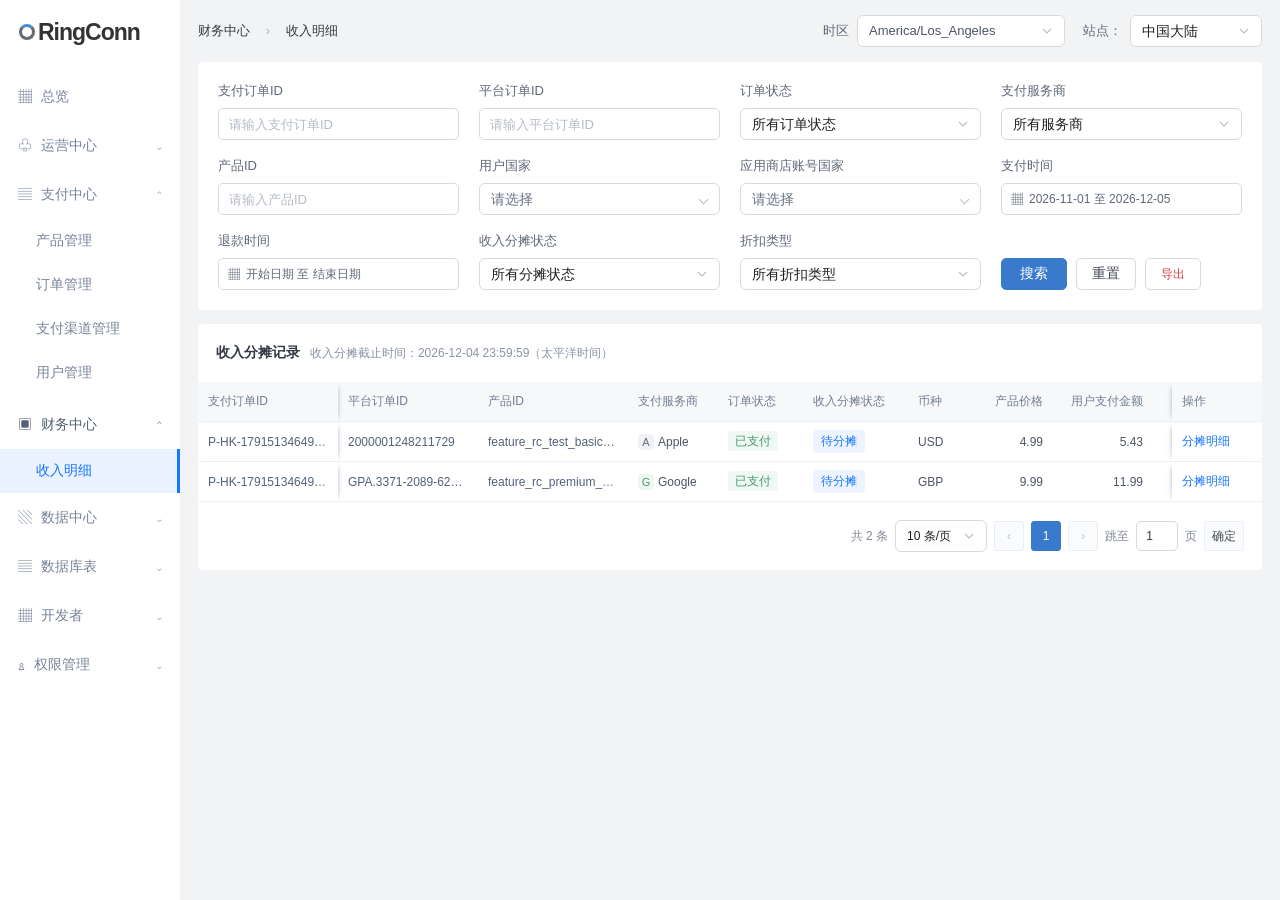
==== commit 4424c66f: "Preserve and expand revenue allocation status examples" ====
--- a/index.html
+++ b/index.html
@@ -9,4 +9,4 @@
 <div class="field date-field"><span>退款时间</span><div class="unified-range" data-range="refund"><input type="hidden" name="refundStart"><input type="hidden" name="refundEnd"><button type="button" class="range-trigger" aria-label="退款时间范围" aria-haspopup="dialog">▦ <span>开始日期 至 结束日期</span></button></div></div><label>收入分摊状态<select name="allocationStatus"><option value="">所有分摊状态</option></select></label><label>折扣类型<select name="discountType"><option value="">所有折扣类型</option><option>免费试用</option><option>折扣</option><option>赠送</option><option>标准</option></select></label><div class="search-actions"><button class="primary" type="submit">搜索</button><button type="reset">重置</button><button type="button" id="export-open">导出</button><div id="export-history" class="export-history" hidden><div class="export-history-head"><strong>最近 3 条记录</strong><button type="button" id="export-new">新建导出</button></div><div id="export-history-list"></div></div><span id="search-error" role="alert"></span></div></div></form>
 <section class="panel table-panel"><div class="table-heading"><h2>收入分摊记录 <span id="allocation-cutoff">收入分摊截止时间：—（太平洋时间）</span></h2></div><div class="table-scroll" id="order-scroll"><table class="orders"><colgroup><col style="width:140px"><col style="width:140px"><col style="width:150px"><col style="width:90px"><col style="width:85px"><col style="width:105px"><col style="width:60px"><col style="width:85px"><col style="width:100px"><col style="width:80px"><col style="width:90px"><col style="width:90px"><col style="width:90px"><col style="width:90px"><col style="width:90px"><col style="width:90px"><col style="width:95px"><col style="width:90px"><col style="width:90px"><col style="width:85px"><col style="width:140px"><col style="width:80px"><col style="width:150px"><col style="width:150px"><col style="width:150px"><col style="width:150px"><col style="width:170px"><col style="width:90px"></colgroup><thead id="order-head"></thead><tbody id="order-body"></tbody></table></div><div id="list-pagination" class="pagination"></div></section></section>
 <section id="detail-view" hidden><button class="back" id="back">← 返回收入明细</button><p id="complete-result" role="status" hidden></p><section class="panel detail-summary" id="detail-summary"></section><section class="panel detail-table"><div class="ledger-toolbar"><div class="tabs" role="tablist"><button class="selected" role="tab" aria-selected="true" data-tab="daily">日分摊记录</button><button role="tab" aria-selected="false" data-tab="monthly">月分摊记录</button></div><div class="ledger-toolbar-actions"><button type="button" class="primary" id="ledger-add">新增记录</button><button type="button" id="ledger-complete">完成分摊</button></div></div><div class="table-scroll"><table class="ledger"><thead><tr><th>统计时间 <button type="button" class="header-filter" data-ledger-filter="date" popovertarget="ledger-filter-date" aria-label="筛选统计时间"><svg viewBox="0 0 16 16" width="14" height="14" aria-hidden="true" focusable="false"><path d="M2 3h12L9.5 8.2V13l-3-1.5V8.2L2 3Z" fill="none" stroke="currentColor" stroke-width="1.4" stroke-linecap="round" stroke-linejoin="round"/></svg></button></th><th>会计科目 <button type="button" class="header-filter" data-ledger-filter="account" popovertarget="ledger-filter-account" aria-label="筛选会计科目"><svg viewBox="0 0 16 16" width="14" height="14" aria-hidden="true" focusable="false"><path d="M2 3h12L9.5 8.2V13l-3-1.5V8.2L2 3Z" fill="none" stroke="currentColor" stroke-width="1.4" stroke-linecap="round" stroke-linejoin="round"/></svg></button></th><th>借贷方向 <button type="button" class="header-filter" data-ledger-filter="direction" popovertarget="ledger-filter-direction" aria-label="筛选借贷方向"><svg viewBox="0 0 16 16" width="14" height="14" aria-hidden="true" focusable="false"><path d="M2 3h12L9.5 8.2V13l-3-1.5V8.2L2 3Z" fill="none" stroke="currentColor" stroke-width="1.4" stroke-linecap="round" stroke-linejoin="round"/></svg></button></th><th>币种</th><th>金额</th><th>操作</th></tr></thead><tbody id="ledger-body"></tbody></table></div><div class="pagination" id="detail-pagination"></div></section></section>
-<div id="export-toast" class="export-toast" role="status" aria-live="polite" hidden></div><section id="bills-view" hidden class="panel empty-page"><div>▤</div><h2>账单汇总</h2><p>本期预留入口，汇总功能待补充。</p><a href="#income">返回收入明细 →</a></section></main><dialog id="pending-dialog" aria-labelledby="pending-title"><div class="pending-modal-header"><h2 id="pending-title">待分摊记录</h2><button type="button" id="pending-close" aria-label="关闭弹窗">×</button></div><div class="pending-modal-content"><h3>收入记录</h3><table><thead><tr><th>内部订单ID</th><th>平台订单ID</th><th class="money">净利润</th><th>支付时间</th></tr></thead><tbody id="pending-income-body"></tbody></table><h3>退款记录</h3><table><thead><tr><th>内部订单ID</th><th>平台订单ID</th><th class="money">净退款额</th><th>退款时间</th></tr></thead><tbody id="pending-refund-body"></tbody></table></div><div class="pending-modal-footer"><button type="button" id="pending-done">关闭</button></div></dialog><dialog id="export-dialog" aria-labelledby="export-title"><form id="export-form" novalidate><div class="export-header"><h2 id="export-title">导出收入分摊数据</h2><button type="button" id="export-close" aria-label="关闭导出弹窗">×</button></div><label><span><b class="required">*</b> 收入分摊日期</span><div class="unified-range export-range" data-range="export"><input type="hidden" name="start"><input type="hidden" name="end"><button type="button" class="range-trigger" aria-label="收入分摊日期范围" aria-haspopup="dialog">▦ <span>开始日期 至 结束日期</span></button></div></label><p class="export-note">按当前筛选结果导出所选日期范围内的分摊记录及对应订单，包含全部分页。日期按太平洋时间计算，月明细由所选范围内的日明细汇总。</p><p id="export-error" role="alert"></p><div class="export-actions"><button type="button" id="export-cancel">取消</button><button type="submit" class="primary">导出</button></div></form></dialog><dialog id="amount-dialog" aria-labelledby="amount-title"><form id="amount-form" novalidate><div class="export-header"><h2 id="amount-title">重置分摊</h2><button type="button" id="amount-close" aria-label="关闭重置分摊">×</button></div><p id="reset-eligibility" role="status"></p><div id="amount-meta" class="summary-grid"></div><fieldset id="amount-apple-option"><legend>是否匹配报表内金额</legend><label><input type="radio" name="reportMatched" value="yes" checked>是</label><label><input type="radio" name="reportMatched" value="no">否</label></fieldset><div id="amount-fields" class="amount-fields"></div><p id="amount-error" role="alert"></p><div class="export-actions"><button type="button" id="amount-cancel">取消</button><button type="submit" class="primary">提交</button></div></form></dialog><div popover id="ledger-filter-date" class="ledger-filter-popup"><form data-filter-form="date"><div class="unified-range" data-range="stat"><input type="hidden" name="start"><input type="hidden" name="end"><button type="button" class="range-trigger" aria-label="统计时间范围" aria-haspopup="dialog">▦ <span>开始日期 至 结束日期</span></button></div><p class="filter-error" role="alert"></p><div class="export-actions"><button type="button" data-filter-reset>重置</button><button type="submit" class="primary">确定</button></div></form></div><div popover id="ledger-filter-account" class="ledger-filter-popup"><form data-filter-form="account"><label>会计科目<select name="account"><option value="">全部会计科目</option><option>平台应收账款</option><option>合同负债</option><option>主营业务收入</option><option>销售费用</option></select></label><div class="export-actions"><button type="button" data-filter-reset>重置</button><button type="submit" class="primary">确定</button></div></form></div><div popover id="ledger-filter-direction" class="ledger-filter-popup"><form data-filter-form="direction"><label>借贷方向<select name="direction"><option value="">全部借贷方向</option><option>借记</option><option>贷记</option></select></label><div class="export-actions"><button type="button" data-filter-reset>重置</button><button type="submit" class="primary">确定</button></div></form></div><dialog id="ledger-edit-dialog" aria-labelledby="ledger-edit-title"><form id="ledger-edit-form" novalidate><div class="export-header"><h2 id="ledger-edit-title">编辑分摊记录</h2><button type="button" id="ledger-edit-close" aria-label="关闭编辑分摊记录">×</button></div><div id="ledger-edit-meta" class="summary-grid"></div><div class="ledger-edit-grid"><div class="ledger-edit-grid-head"><span>会计科目</span><span>借贷方向</span><span>金额</span></div><div id="ledger-edit-rows"></div></div><p id="ledger-edit-error" role="alert"></p><div class="export-actions"><button type="button" id="ledger-edit-cancel">取消</button><button type="submit" class="primary">提交</button></div></form></dialog><dialog id="ledger-add-dialog" aria-labelledby="ledger-add-title"><form id="ledger-add-form" novalidate><div class="export-header"><h2 id="ledger-add-title">新增记录</h2><button type="button" id="ledger-add-close" aria-label="关闭新增记录">×</button></div><label><span><b class="required" aria-hidden="true">*</b> 统计开始时间（太平洋时间）</span><div class="manual-date"><input type="date" name="startDate" aria-label="统计开始日期"><input value="23:59:59" readonly aria-label="统计开始固定时间" tabindex="-1"></div></label><label>统计结束时间（太平洋时间）<div class="manual-date"><input type="date" name="endDate" aria-label="统计结束日期"><input value="23:59:59" readonly aria-label="统计结束固定时间" tabindex="-1"></div></label><p id="manual-cutoff" class="manual-cutoff"></p><div id="manual-entries" class="manual-entries"></div><button type="button" id="manual-add-entry" class="manual-add-entry">＋ 新增会计科目</button><p id="ledger-add-error" role="alert"></p><div class="export-actions"><button type="button" id="ledger-add-cancel">取消</button><button type="submit" class="primary">提交</button></div></form></dialog><dialog id="ledger-complete-dialog" aria-labelledby="ledger-complete-title"><h2 id="ledger-complete-title">完成分摊</h2><p>确定后订单收入分摊将终止，是否需要继续？</p><p id="ledger-complete-error" role="alert"></p><div class="export-actions"><button type="button" id="ledger-complete-cancel">否</button><button type="button" class="primary" id="ledger-complete-confirm">是</button></div></dialog><div id="range-calendar" popover="manual" role="dialog" aria-label="选择时间范围"><div class="calendar-nav"><button type="button" data-month-shift="-12" aria-label="上一年">«</button><button type="button" data-month-shift="-1" aria-label="上个月">‹</button><span>选择开始和结束日期</span><button type="button" data-month-shift="1" aria-label="下个月">›</button><button type="button" data-month-shift="12" aria-label="下一年">»</button></div><div id="range-months"></div><div class="calendar-footer"><span id="range-selection" role="status"></span><button type="button" id="range-clear">清空</button><button type="button" id="range-cancel">取消</button><button type="button" class="primary" id="range-apply">确定</button></div></div><script src="model.js?v=20261109-01"></script><script src="payment.js?v=20261109-01"></script><script src="app.js?v=20261109-01"></script><script src="select-design.js?v=20261105-04"></script></body></html>
+<div id="export-toast" class="export-toast" role="status" aria-live="polite" hidden></div><section id="bills-view" hidden class="panel empty-page"><div>▤</div><h2>账单汇总</h2><p>本期预留入口，汇总功能待补充。</p><a href="#income">返回收入明细 →</a></section></main><dialog id="pending-dialog" aria-labelledby="pending-title"><div class="pending-modal-header"><h2 id="pending-title">待分摊记录</h2><button type="button" id="pending-close" aria-label="关闭弹窗">×</button></div><div class="pending-modal-content"><h3>收入记录</h3><table><thead><tr><th>内部订单ID</th><th>平台订单ID</th><th class="money">净利润</th><th>支付时间</th></tr></thead><tbody id="pending-income-body"></tbody></table><h3>退款记录</h3><table><thead><tr><th>内部订单ID</th><th>平台订单ID</th><th class="money">净退款额</th><th>退款时间</th></tr></thead><tbody id="pending-refund-body"></tbody></table></div><div class="pending-modal-footer"><button type="button" id="pending-done">关闭</button></div></dialog><dialog id="export-dialog" aria-labelledby="export-title"><form id="export-form" novalidate><div class="export-header"><h2 id="export-title">导出收入分摊数据</h2><button type="button" id="export-close" aria-label="关闭导出弹窗">×</button></div><label><span><b class="required">*</b> 收入分摊日期</span><div class="unified-range export-range" data-range="export"><input type="hidden" name="start"><input type="hidden" name="end"><button type="button" class="range-trigger" aria-label="收入分摊日期范围" aria-haspopup="dialog">▦ <span>开始日期 至 结束日期</span></button></div></label><p class="export-note">按当前筛选结果导出所选日期范围内的分摊记录及对应订单，包含全部分页。日期按太平洋时间计算，月明细由所选范围内的日明细汇总。</p><p id="export-error" role="alert"></p><div class="export-actions"><button type="button" id="export-cancel">取消</button><button type="submit" class="primary">导出</button></div></form></dialog><dialog id="amount-dialog" aria-labelledby="amount-title"><form id="amount-form" novalidate><div class="export-header"><h2 id="amount-title">重置分摊</h2><button type="button" id="amount-close" aria-label="关闭重置分摊">×</button></div><p id="reset-eligibility" role="status"></p><div id="amount-meta" class="summary-grid"></div><fieldset id="amount-apple-option"><legend>是否匹配报表内金额</legend><label><input type="radio" name="reportMatched" value="yes" checked>是</label><label><input type="radio" name="reportMatched" value="no">否</label></fieldset><div id="amount-fields" class="amount-fields"></div><p id="amount-error" role="alert"></p><div class="export-actions"><button type="button" id="amount-cancel">取消</button><button type="submit" class="primary">提交</button></div></form></dialog><div popover id="ledger-filter-date" class="ledger-filter-popup"><form data-filter-form="date"><div class="unified-range" data-range="stat"><input type="hidden" name="start"><input type="hidden" name="end"><button type="button" class="range-trigger" aria-label="统计时间范围" aria-haspopup="dialog">▦ <span>开始日期 至 结束日期</span></button></div><p class="filter-error" role="alert"></p><div class="export-actions"><button type="button" data-filter-reset>重置</button><button type="submit" class="primary">确定</button></div></form></div><div popover id="ledger-filter-account" class="ledger-filter-popup"><form data-filter-form="account"><label>会计科目<select name="account"><option value="">全部会计科目</option><option>平台应收账款</option><option>合同负债</option><option>主营业务收入</option><option>销售费用</option></select></label><div class="export-actions"><button type="button" data-filter-reset>重置</button><button type="submit" class="primary">确定</button></div></form></div><div popover id="ledger-filter-direction" class="ledger-filter-popup"><form data-filter-form="direction"><label>借贷方向<select name="direction"><option value="">全部借贷方向</option><option>借记</option><option>贷记</option></select></label><div class="export-actions"><button type="button" data-filter-reset>重置</button><button type="submit" class="primary">确定</button></div></form></div><dialog id="ledger-edit-dialog" aria-labelledby="ledger-edit-title"><form id="ledger-edit-form" novalidate><div class="export-header"><h2 id="ledger-edit-title">编辑分摊记录</h2><button type="button" id="ledger-edit-close" aria-label="关闭编辑分摊记录">×</button></div><div id="ledger-edit-meta" class="summary-grid"></div><div class="ledger-edit-grid"><div class="ledger-edit-grid-head"><span>会计科目</span><span>借贷方向</span><span>金额</span></div><div id="ledger-edit-rows"></div></div><p id="ledger-edit-error" role="alert"></p><div class="export-actions"><button type="button" id="ledger-edit-cancel">取消</button><button type="submit" class="primary">提交</button></div></form></dialog><dialog id="ledger-add-dialog" aria-labelledby="ledger-add-title"><form id="ledger-add-form" novalidate><div class="export-header"><h2 id="ledger-add-title">新增记录</h2><button type="button" id="ledger-add-close" aria-label="关闭新增记录">×</button></div><label><span><b class="required" aria-hidden="true">*</b> 统计开始时间（太平洋时间）</span><div class="manual-date"><input type="date" name="startDate" aria-label="统计开始日期"><input value="23:59:59" readonly aria-label="统计开始固定时间" tabindex="-1"></div></label><label>统计结束时间（太平洋时间）<div class="manual-date"><input type="date" name="endDate" aria-label="统计结束日期"><input value="23:59:59" readonly aria-label="统计结束固定时间" tabindex="-1"></div></label><p id="manual-cutoff" class="manual-cutoff"></p><div id="manual-entries" class="manual-entries"></div><button type="button" id="manual-add-entry" class="manual-add-entry">＋ 新增会计科目</button><p id="ledger-add-error" role="alert"></p><div class="export-actions"><button type="button" id="ledger-add-cancel">取消</button><button type="submit" class="primary">提交</button></div></form></dialog><dialog id="ledger-complete-dialog" aria-labelledby="ledger-complete-title"><h2 id="ledger-complete-title">完成分摊</h2><p>确定后订单收入分摊将终止，是否需要继续？</p><p id="ledger-complete-error" role="alert"></p><div class="export-actions"><button type="button" id="ledger-complete-cancel">否</button><button type="button" class="primary" id="ledger-complete-confirm">是</button></div></dialog><div id="range-calendar" popover="manual" role="dialog" aria-label="选择时间范围"><div class="calendar-nav"><button type="button" data-month-shift="-12" aria-label="上一年">«</button><button type="button" data-month-shift="-1" aria-label="上个月">‹</button><span>选择开始和结束日期</span><button type="button" data-month-shift="1" aria-label="下个月">›</button><button type="button" data-month-shift="12" aria-label="下一年">»</button></div><div id="range-months"></div><div class="calendar-footer"><span id="range-selection" role="status"></span><button type="button" id="range-clear">清空</button><button type="button" id="range-cancel">取消</button><button type="button" class="primary" id="range-apply">确定</button></div></div><script src="model.js?v=20261109-03"></script><script src="payment.js?v=20261109-01"></script><script src="app.js?v=20261109-01"></script><script src="select-design.js?v=20261105-04"></script></body></html>
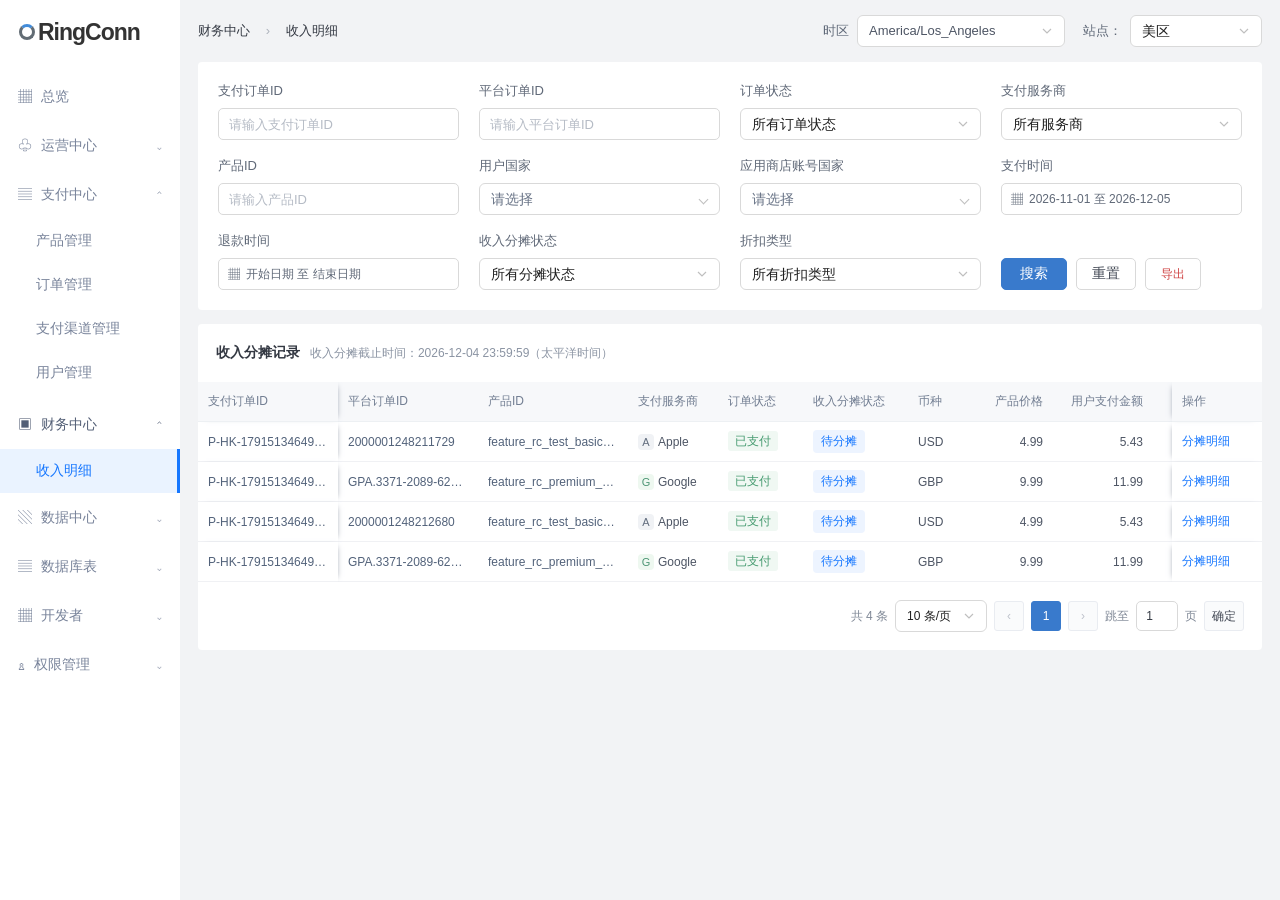
==== commit 465a74f3: "Default to US site and leave China empty" ====
--- a/index.html
+++ b/index.html
@@ -1,6 +1,6 @@
 <!doctype html><html lang="zh-CN"><head><meta charset="UTF-8"><meta name="viewport" content="width=device-width,initial-scale=1"><title>收入明细 · RingConn 管理后台</title><link rel="stylesheet" href="styles.css?v=20261109-01"><link rel="stylesheet" href="select-design.css"></head><body>
 <aside class="sidebar"><div class="brand"><i></i>RingConn</div><nav aria-label="主导航"><div class="nav-item">▦ <span>总览</span></div><div class="nav-item">♧ <span>运营中心</span><small>⌄</small></div><div class="nav-item">▤ <span id="payment-center-label">支付中心</span><small>⌃</small></div><div class="sub">产品管理</div><a class="sub" id="payment-nav" href="#orders">订单管理</a><div class="sub">支付渠道管理</div><div class="sub">用户管理</div><button class="nav-item finance" aria-expanded="true">▣ <span>财务中心</span><small>⌃</small></button><div id="finance-nav"><a class="sub active" href="#income">收入明细</a><a class="sub" href="#bills" hidden>账单汇总</a></div><div class="nav-item">▧ <span>数据中心</span><small>⌄</small></div><div class="nav-item">▤ <span>数据库表</span><small>⌄</small></div><div class="nav-item">▦ <span>开发者</span><small>⌄</small></div><div class="nav-item">♙ <span>权限管理</span><small>⌄</small></div></nav></aside>
-<div id="timezone-notice" role="status" aria-live="polite" aria-atomic="true" hidden></div><main><header><div id="breadcrumb">财务中心 <b>›</b> 收入明细</div><div class="header-controls"><label class="timezone-field">时区<select id="timezone" aria-label="时区"><option>America/Los_Angeles</option><option>Asia/Shanghai</option></select></label><label class="site-field">站点：<select id="data-site" aria-label="站点"><option>中国大陆</option><option>美区</option><option>英区</option></select></label></div></header><div class="page-heading"><div><h1 id="page-title">收入明细</h1><p id="page-subtitle">查询订阅订单收入，追踪每日与每月的分摊记录</p></div></div>
+<div id="timezone-notice" role="status" aria-live="polite" aria-atomic="true" hidden></div><main><header><div id="breadcrumb">财务中心 <b>›</b> 收入明细</div><div class="header-controls"><label class="timezone-field">时区<select id="timezone" aria-label="时区"><option>America/Los_Angeles</option><option>Asia/Shanghai</option></select></label><label class="site-field">站点：<select id="data-site" aria-label="站点"><option>中国大陆</option><option selected>美区</option><option>英区</option></select></label></div></header><div class="page-heading"><div><h1 id="page-title">收入明细</h1><p id="page-subtitle">查询订阅订单收入，追踪每日与每月的分摊记录</p></div></div>
 <section id="payment-view" class="panel" hidden><div class="payment-tabs" role="tablist"><button role="tab" data-payment-tab="pay">支付订单</button><button role="tab" data-payment-tab="benefit" class="selected">权益订单</button></div><form id="payment-form"><div class="payment-filters"><label><span>权益订单ID</span><input name="entitlement" placeholder="请输入"></label><label><span>平台订单ID</span><input name="platform" placeholder="请输入"></label><label><span>RingConnID</span><input name="ring" placeholder="请输入 RingConnID，如 Ri"></label><label><span>状态</span><select name="status"><option value="">请选择</option><option>正常</option><option>已取消</option><option>已过期</option><option>已过期(退款)</option></select></label><label><span>产品ID</span><input name="product" placeholder="精确查询"></label><label><span>产品名称</span><input name="name" placeholder="左匹配模糊查询"></label><label><span>折扣类型</span><select name="discount"><option value="">请选择</option><option>标准</option><option>免费试用</option><option>—</option></select></label><label><span>数据来源</span><select name="source"><option value="">请选择</option><option>IOS</option><option>ANDROID</option></select></label><label><span>创建时间</span><div class="range"><input type="date" name="createdStart" aria-label="创建时间开始日期"><span>至</span><input type="date" name="createdEnd" aria-label="创建时间结束日期"></div></label><label><span>过期时间</span><div class="range"><input type="date" name="expiresStart" aria-label="过期时间开始日期"><span>至</span><input type="date" name="expiresEnd" aria-label="过期时间结束日期"></div></label></div><div id="payment-more" class="payment-filters" hidden><label><span>自动续订</span><select name="renew"><option value="">请选择</option><option>已开启续订</option><option>未开启/取消续订</option></select></label><label><span>产品类型</span><select name="type"><option value="">请选择</option><option>续订</option></select></label></div><div class="payment-actions"><button class="primary" type="submit">查询</button><button type="reset">重置</button><button class="primary" type="button" id="payment-export">导出</button><button class="primary" type="button" id="payment-gift">＋赠送权益</button><button class="text-link" type="button" id="payment-expand" aria-expanded="false">⌄ + 展开更多条件</button><span id="payment-message" role="status"></span></div></form><div class="table-scroll"><table class="payment-table"><thead id="payment-head"></thead><tbody id="payment-body"></tbody></table></div><div class="payment-bottom"><span id="payment-count"></span><div id="payment-pagination" class="pagination"></div></div></section>
 <div id="payment-notice" role="status" aria-live="polite" hidden></div><dialog id="revoke-dialog" aria-labelledby="revoke-title" aria-describedby="revoke-description"><h2 id="revoke-title">撤销权益</h2><p id="revoke-order"></p><p id="revoke-description">确定后用户权益会立即撤销，同时用户会收到全额退款，是否要继续？</p><div class="revoke-actions"><button type="button" id="revoke-no" autofocus>否</button><button type="button" class="primary" id="revoke-yes">是</button></div></dialog><dialog id="gift-dialog"><form id="gift-form"><h2>赠送权益</h2><label>RingConnID<input name="ring" required placeholder="请输入 RingConnID"></label><label>产品<select name="product"><option value="feature_rc_test_basic_ar">月续订套餐</option><option value="feature_rc_test_pro_ar">年套餐</option></select></label><label>权益天数<input name="days" type="number" min="1" max="3650" value="30" required></label><div class="payment-actions"><button type="button" id="gift-cancel">取消</button><button type="submit" class="primary">确认赠送</button></div></form></dialog>
 <p id="reset-result" role="status" hidden></p><section id="list-view"><form class="panel filters" id="search-form"><div class="filter-grid">
@@ -9,4 +9,4 @@
 <div class="field date-field"><span>退款时间</span><div class="unified-range" data-range="refund"><input type="hidden" name="refundStart"><input type="hidden" name="refundEnd"><button type="button" class="range-trigger" aria-label="退款时间范围" aria-haspopup="dialog">▦ <span>开始日期 至 结束日期</span></button></div></div><label>收入分摊状态<select name="allocationStatus"><option value="">所有分摊状态</option></select></label><label>折扣类型<select name="discountType"><option value="">所有折扣类型</option><option>免费试用</option><option>折扣</option><option>赠送</option><option>标准</option></select></label><div class="search-actions"><button class="primary" type="submit">搜索</button><button type="reset">重置</button><button type="button" id="export-open">导出</button><div id="export-history" class="export-history" hidden><div class="export-history-head"><strong>最近 3 条记录</strong><button type="button" id="export-new">新建导出</button></div><div id="export-history-list"></div></div><span id="search-error" role="alert"></span></div></div></form>
 <section class="panel table-panel"><div class="table-heading"><h2>收入分摊记录 <span id="allocation-cutoff">收入分摊截止时间：—（太平洋时间）</span></h2></div><div class="table-scroll" id="order-scroll"><table class="orders"><colgroup><col style="width:140px"><col style="width:140px"><col style="width:150px"><col style="width:90px"><col style="width:85px"><col style="width:105px"><col style="width:60px"><col style="width:85px"><col style="width:100px"><col style="width:80px"><col style="width:90px"><col style="width:90px"><col style="width:90px"><col style="width:90px"><col style="width:90px"><col style="width:90px"><col style="width:95px"><col style="width:90px"><col style="width:90px"><col style="width:85px"><col style="width:140px"><col style="width:80px"><col style="width:150px"><col style="width:150px"><col style="width:150px"><col style="width:150px"><col style="width:170px"><col style="width:90px"></colgroup><thead id="order-head"></thead><tbody id="order-body"></tbody></table></div><div id="list-pagination" class="pagination"></div></section></section>
 <section id="detail-view" hidden><button class="back" id="back">← 返回收入明细</button><p id="complete-result" role="status" hidden></p><section class="panel detail-summary" id="detail-summary"></section><section class="panel detail-table"><div class="ledger-toolbar"><div class="tabs" role="tablist"><button class="selected" role="tab" aria-selected="true" data-tab="daily">日分摊记录</button><button role="tab" aria-selected="false" data-tab="monthly">月分摊记录</button></div><div class="ledger-toolbar-actions"><button type="button" class="primary" id="ledger-add">新增记录</button><button type="button" id="ledger-complete">完成分摊</button></div></div><div class="table-scroll"><table class="ledger"><thead><tr><th>统计时间 <button type="button" class="header-filter" data-ledger-filter="date" popovertarget="ledger-filter-date" aria-label="筛选统计时间"><svg viewBox="0 0 16 16" width="14" height="14" aria-hidden="true" focusable="false"><path d="M2 3h12L9.5 8.2V13l-3-1.5V8.2L2 3Z" fill="none" stroke="currentColor" stroke-width="1.4" stroke-linecap="round" stroke-linejoin="round"/></svg></button></th><th>会计科目 <button type="button" class="header-filter" data-ledger-filter="account" popovertarget="ledger-filter-account" aria-label="筛选会计科目"><svg viewBox="0 0 16 16" width="14" height="14" aria-hidden="true" focusable="false"><path d="M2 3h12L9.5 8.2V13l-3-1.5V8.2L2 3Z" fill="none" stroke="currentColor" stroke-width="1.4" stroke-linecap="round" stroke-linejoin="round"/></svg></button></th><th>借贷方向 <button type="button" class="header-filter" data-ledger-filter="direction" popovertarget="ledger-filter-direction" aria-label="筛选借贷方向"><svg viewBox="0 0 16 16" width="14" height="14" aria-hidden="true" focusable="false"><path d="M2 3h12L9.5 8.2V13l-3-1.5V8.2L2 3Z" fill="none" stroke="currentColor" stroke-width="1.4" stroke-linecap="round" stroke-linejoin="round"/></svg></button></th><th>币种</th><th>金额</th><th>操作</th></tr></thead><tbody id="ledger-body"></tbody></table></div><div class="pagination" id="detail-pagination"></div></section></section>
-<div id="export-toast" class="export-toast" role="status" aria-live="polite" hidden></div><section id="bills-view" hidden class="panel empty-page"><div>▤</div><h2>账单汇总</h2><p>本期预留入口，汇总功能待补充。</p><a href="#income">返回收入明细 →</a></section></main><dialog id="pending-dialog" aria-labelledby="pending-title"><div class="pending-modal-header"><h2 id="pending-title">待分摊记录</h2><button type="button" id="pending-close" aria-label="关闭弹窗">×</button></div><div class="pending-modal-content"><h3>收入记录</h3><table><thead><tr><th>内部订单ID</th><th>平台订单ID</th><th class="money">净利润</th><th>支付时间</th></tr></thead><tbody id="pending-income-body"></tbody></table><h3>退款记录</h3><table><thead><tr><th>内部订单ID</th><th>平台订单ID</th><th class="money">净退款额</th><th>退款时间</th></tr></thead><tbody id="pending-refund-body"></tbody></table></div><div class="pending-modal-footer"><button type="button" id="pending-done">关闭</button></div></dialog><dialog id="export-dialog" aria-labelledby="export-title"><form id="export-form" novalidate><div class="export-header"><h2 id="export-title">导出收入分摊数据</h2><button type="button" id="export-close" aria-label="关闭导出弹窗">×</button></div><label><span><b class="required">*</b> 收入分摊日期</span><div class="unified-range export-range" data-range="export"><input type="hidden" name="start"><input type="hidden" name="end"><button type="button" class="range-trigger" aria-label="收入分摊日期范围" aria-haspopup="dialog">▦ <span>开始日期 至 结束日期</span></button></div></label><p class="export-note">按当前筛选结果导出所选日期范围内的分摊记录及对应订单，包含全部分页。日期按太平洋时间计算，月明细由所选范围内的日明细汇总。</p><p id="export-error" role="alert"></p><div class="export-actions"><button type="button" id="export-cancel">取消</button><button type="submit" class="primary">导出</button></div></form></dialog><dialog id="amount-dialog" aria-labelledby="amount-title"><form id="amount-form" novalidate><div class="export-header"><h2 id="amount-title">重置分摊</h2><button type="button" id="amount-close" aria-label="关闭重置分摊">×</button></div><p id="reset-eligibility" role="status"></p><div id="amount-meta" class="summary-grid"></div><fieldset id="amount-apple-option"><legend>是否匹配报表内金额</legend><label><input type="radio" name="reportMatched" value="yes" checked>是</label><label><input type="radio" name="reportMatched" value="no">否</label></fieldset><div id="amount-fields" class="amount-fields"></div><p id="amount-error" role="alert"></p><div class="export-actions"><button type="button" id="amount-cancel">取消</button><button type="submit" class="primary">提交</button></div></form></dialog><div popover id="ledger-filter-date" class="ledger-filter-popup"><form data-filter-form="date"><div class="unified-range" data-range="stat"><input type="hidden" name="start"><input type="hidden" name="end"><button type="button" class="range-trigger" aria-label="统计时间范围" aria-haspopup="dialog">▦ <span>开始日期 至 结束日期</span></button></div><p class="filter-error" role="alert"></p><div class="export-actions"><button type="button" data-filter-reset>重置</button><button type="submit" class="primary">确定</button></div></form></div><div popover id="ledger-filter-account" class="ledger-filter-popup"><form data-filter-form="account"><label>会计科目<select name="account"><option value="">全部会计科目</option><option>平台应收账款</option><option>合同负债</option><option>主营业务收入</option><option>销售费用</option></select></label><div class="export-actions"><button type="button" data-filter-reset>重置</button><button type="submit" class="primary">确定</button></div></form></div><div popover id="ledger-filter-direction" class="ledger-filter-popup"><form data-filter-form="direction"><label>借贷方向<select name="direction"><option value="">全部借贷方向</option><option>借记</option><option>贷记</option></select></label><div class="export-actions"><button type="button" data-filter-reset>重置</button><button type="submit" class="primary">确定</button></div></form></div><dialog id="ledger-edit-dialog" aria-labelledby="ledger-edit-title"><form id="ledger-edit-form" novalidate><div class="export-header"><h2 id="ledger-edit-title">编辑分摊记录</h2><button type="button" id="ledger-edit-close" aria-label="关闭编辑分摊记录">×</button></div><div id="ledger-edit-meta" class="summary-grid"></div><div class="ledger-edit-grid"><div class="ledger-edit-grid-head"><span>会计科目</span><span>借贷方向</span><span>金额</span></div><div id="ledger-edit-rows"></div></div><p id="ledger-edit-error" role="alert"></p><div class="export-actions"><button type="button" id="ledger-edit-cancel">取消</button><button type="submit" class="primary">提交</button></div></form></dialog><dialog id="ledger-add-dialog" aria-labelledby="ledger-add-title"><form id="ledger-add-form" novalidate><div class="export-header"><h2 id="ledger-add-title">新增记录</h2><button type="button" id="ledger-add-close" aria-label="关闭新增记录">×</button></div><label><span><b class="required" aria-hidden="true">*</b> 统计开始时间（太平洋时间）</span><div class="manual-date"><input type="date" name="startDate" aria-label="统计开始日期"><input value="23:59:59" readonly aria-label="统计开始固定时间" tabindex="-1"></div></label><label>统计结束时间（太平洋时间）<div class="manual-date"><input type="date" name="endDate" aria-label="统计结束日期"><input value="23:59:59" readonly aria-label="统计结束固定时间" tabindex="-1"></div></label><p id="manual-cutoff" class="manual-cutoff"></p><div id="manual-entries" class="manual-entries"></div><button type="button" id="manual-add-entry" class="manual-add-entry">＋ 新增会计科目</button><p id="ledger-add-error" role="alert"></p><div class="export-actions"><button type="button" id="ledger-add-cancel">取消</button><button type="submit" class="primary">提交</button></div></form></dialog><dialog id="ledger-complete-dialog" aria-labelledby="ledger-complete-title"><h2 id="ledger-complete-title">完成分摊</h2><p>确定后订单收入分摊将终止，是否需要继续？</p><p id="ledger-complete-error" role="alert"></p><div class="export-actions"><button type="button" id="ledger-complete-cancel">否</button><button type="button" class="primary" id="ledger-complete-confirm">是</button></div></dialog><div id="range-calendar" popover="manual" role="dialog" aria-label="选择时间范围"><div class="calendar-nav"><button type="button" data-month-shift="-12" aria-label="上一年">«</button><button type="button" data-month-shift="-1" aria-label="上个月">‹</button><span>选择开始和结束日期</span><button type="button" data-month-shift="1" aria-label="下个月">›</button><button type="button" data-month-shift="12" aria-label="下一年">»</button></div><div id="range-months"></div><div class="calendar-footer"><span id="range-selection" role="status"></span><button type="button" id="range-clear">清空</button><button type="button" id="range-cancel">取消</button><button type="button" class="primary" id="range-apply">确定</button></div></div><script src="model.js?v=20261109-03"></script><script src="payment.js?v=20261109-01"></script><script src="app.js?v=20261109-01"></script><script src="select-design.js?v=20261105-04"></script></body></html>
+<div id="export-toast" class="export-toast" role="status" aria-live="polite" hidden></div><section id="bills-view" hidden class="panel empty-page"><div>▤</div><h2>账单汇总</h2><p>本期预留入口，汇总功能待补充。</p><a href="#income">返回收入明细 →</a></section></main><dialog id="pending-dialog" aria-labelledby="pending-title"><div class="pending-modal-header"><h2 id="pending-title">待分摊记录</h2><button type="button" id="pending-close" aria-label="关闭弹窗">×</button></div><div class="pending-modal-content"><h3>收入记录</h3><table><thead><tr><th>内部订单ID</th><th>平台订单ID</th><th class="money">净利润</th><th>支付时间</th></tr></thead><tbody id="pending-income-body"></tbody></table><h3>退款记录</h3><table><thead><tr><th>内部订单ID</th><th>平台订单ID</th><th class="money">净退款额</th><th>退款时间</th></tr></thead><tbody id="pending-refund-body"></tbody></table></div><div class="pending-modal-footer"><button type="button" id="pending-done">关闭</button></div></dialog><dialog id="export-dialog" aria-labelledby="export-title"><form id="export-form" novalidate><div class="export-header"><h2 id="export-title">导出收入分摊数据</h2><button type="button" id="export-close" aria-label="关闭导出弹窗">×</button></div><label><span><b class="required">*</b> 收入分摊日期</span><div class="unified-range export-range" data-range="export"><input type="hidden" name="start"><input type="hidden" name="end"><button type="button" class="range-trigger" aria-label="收入分摊日期范围" aria-haspopup="dialog">▦ <span>开始日期 至 结束日期</span></button></div></label><p class="export-note">按当前筛选结果导出所选日期范围内的分摊记录及对应订单，包含全部分页。日期按太平洋时间计算，月明细由所选范围内的日明细汇总。</p><p id="export-error" role="alert"></p><div class="export-actions"><button type="button" id="export-cancel">取消</button><button type="submit" class="primary">导出</button></div></form></dialog><dialog id="amount-dialog" aria-labelledby="amount-title"><form id="amount-form" novalidate><div class="export-header"><h2 id="amount-title">重置分摊</h2><button type="button" id="amount-close" aria-label="关闭重置分摊">×</button></div><p id="reset-eligibility" role="status"></p><div id="amount-meta" class="summary-grid"></div><fieldset id="amount-apple-option"><legend>是否匹配报表内金额</legend><label><input type="radio" name="reportMatched" value="yes" checked>是</label><label><input type="radio" name="reportMatched" value="no">否</label></fieldset><div id="amount-fields" class="amount-fields"></div><p id="amount-error" role="alert"></p><div class="export-actions"><button type="button" id="amount-cancel">取消</button><button type="submit" class="primary">提交</button></div></form></dialog><div popover id="ledger-filter-date" class="ledger-filter-popup"><form data-filter-form="date"><div class="unified-range" data-range="stat"><input type="hidden" name="start"><input type="hidden" name="end"><button type="button" class="range-trigger" aria-label="统计时间范围" aria-haspopup="dialog">▦ <span>开始日期 至 结束日期</span></button></div><p class="filter-error" role="alert"></p><div class="export-actions"><button type="button" data-filter-reset>重置</button><button type="submit" class="primary">确定</button></div></form></div><div popover id="ledger-filter-account" class="ledger-filter-popup"><form data-filter-form="account"><label>会计科目<select name="account"><option value="">全部会计科目</option><option>平台应收账款</option><option>合同负债</option><option>主营业务收入</option><option>销售费用</option></select></label><div class="export-actions"><button type="button" data-filter-reset>重置</button><button type="submit" class="primary">确定</button></div></form></div><div popover id="ledger-filter-direction" class="ledger-filter-popup"><form data-filter-form="direction"><label>借贷方向<select name="direction"><option value="">全部借贷方向</option><option>借记</option><option>贷记</option></select></label><div class="export-actions"><button type="button" data-filter-reset>重置</button><button type="submit" class="primary">确定</button></div></form></div><dialog id="ledger-edit-dialog" aria-labelledby="ledger-edit-title"><form id="ledger-edit-form" novalidate><div class="export-header"><h2 id="ledger-edit-title">编辑分摊记录</h2><button type="button" id="ledger-edit-close" aria-label="关闭编辑分摊记录">×</button></div><div id="ledger-edit-meta" class="summary-grid"></div><div class="ledger-edit-grid"><div class="ledger-edit-grid-head"><span>会计科目</span><span>借贷方向</span><span>金额</span></div><div id="ledger-edit-rows"></div></div><p id="ledger-edit-error" role="alert"></p><div class="export-actions"><button type="button" id="ledger-edit-cancel">取消</button><button type="submit" class="primary">提交</button></div></form></dialog><dialog id="ledger-add-dialog" aria-labelledby="ledger-add-title"><form id="ledger-add-form" novalidate><div class="export-header"><h2 id="ledger-add-title">新增记录</h2><button type="button" id="ledger-add-close" aria-label="关闭新增记录">×</button></div><label><span><b class="required" aria-hidden="true">*</b> 统计开始时间（太平洋时间）</span><div class="manual-date"><input type="date" name="startDate" aria-label="统计开始日期"><input value="23:59:59" readonly aria-label="统计开始固定时间" tabindex="-1"></div></label><label>统计结束时间（太平洋时间）<div class="manual-date"><input type="date" name="endDate" aria-label="统计结束日期"><input value="23:59:59" readonly aria-label="统计结束固定时间" tabindex="-1"></div></label><p id="manual-cutoff" class="manual-cutoff"></p><div id="manual-entries" class="manual-entries"></div><button type="button" id="manual-add-entry" class="manual-add-entry">＋ 新增会计科目</button><p id="ledger-add-error" role="alert"></p><div class="export-actions"><button type="button" id="ledger-add-cancel">取消</button><button type="submit" class="primary">提交</button></div></form></dialog><dialog id="ledger-complete-dialog" aria-labelledby="ledger-complete-title"><h2 id="ledger-complete-title">完成分摊</h2><p>确定后订单收入分摊将终止，是否需要继续？</p><p id="ledger-complete-error" role="alert"></p><div class="export-actions"><button type="button" id="ledger-complete-cancel">否</button><button type="button" class="primary" id="ledger-complete-confirm">是</button></div></dialog><div id="range-calendar" popover="manual" role="dialog" aria-label="选择时间范围"><div class="calendar-nav"><button type="button" data-month-shift="-12" aria-label="上一年">«</button><button type="button" data-month-shift="-1" aria-label="上个月">‹</button><span>选择开始和结束日期</span><button type="button" data-month-shift="1" aria-label="下个月">›</button><button type="button" data-month-shift="12" aria-label="下一年">»</button></div><div id="range-months"></div><div class="calendar-footer"><span id="range-selection" role="status"></span><button type="button" id="range-clear">清空</button><button type="button" id="range-cancel">取消</button><button type="button" class="primary" id="range-apply">确定</button></div></div><script src="model.js?v=20261109-04"></script><script src="payment.js?v=20261109-05"></script><script src="app.js?v=20261109-05"></script><script src="select-design.js?v=20261105-04"></script></body></html>
